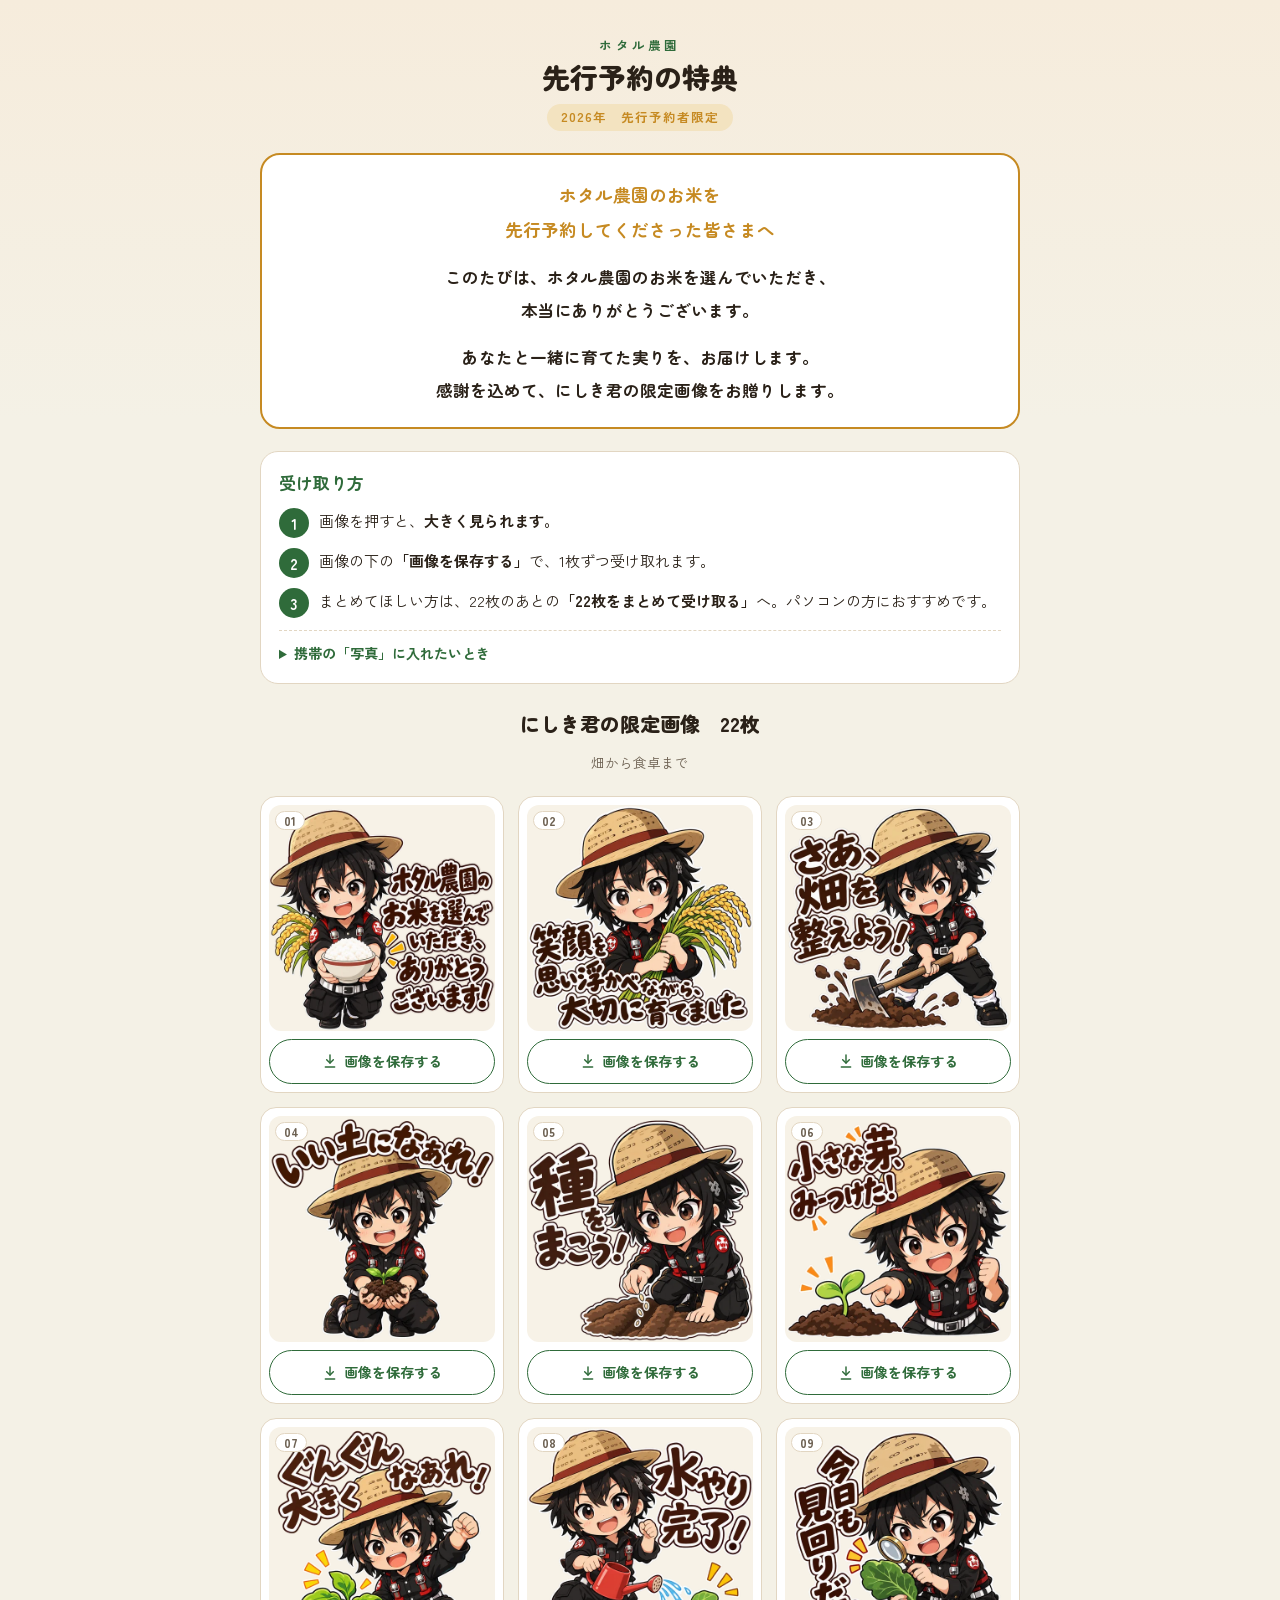
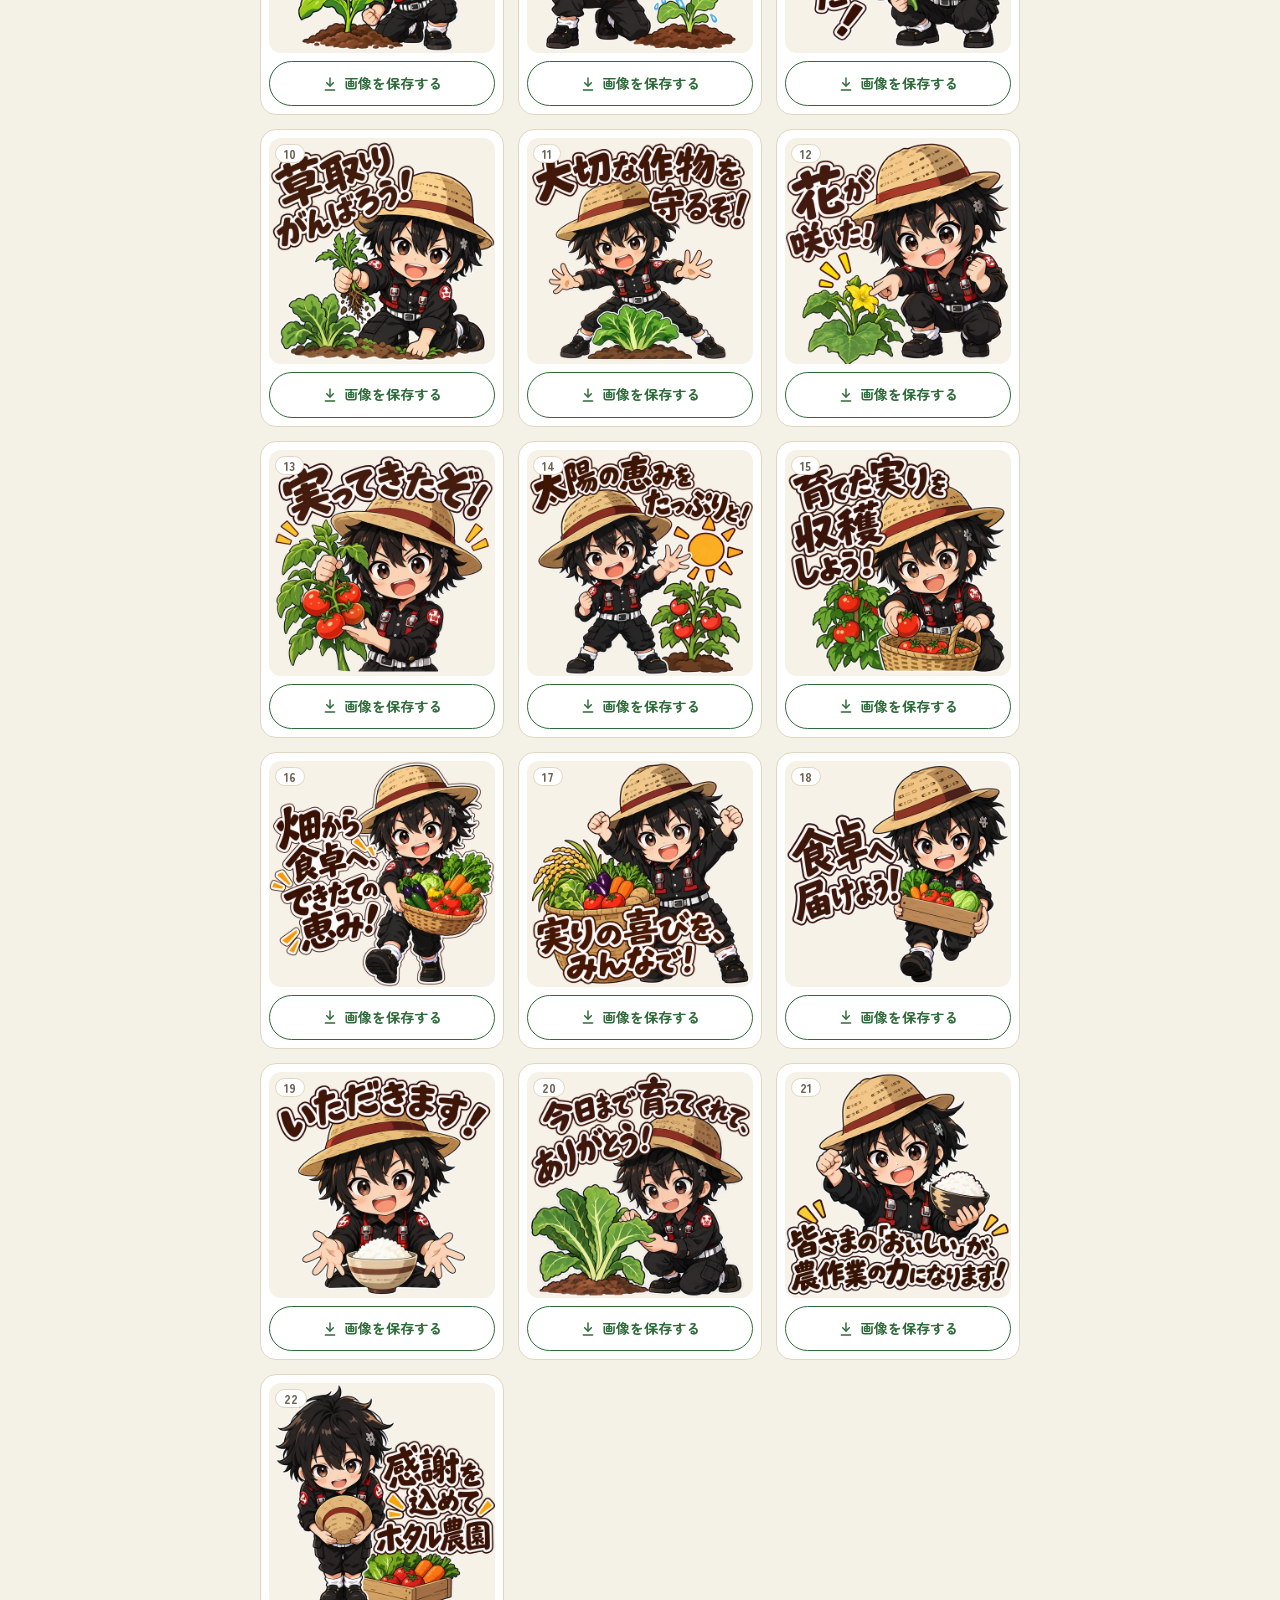
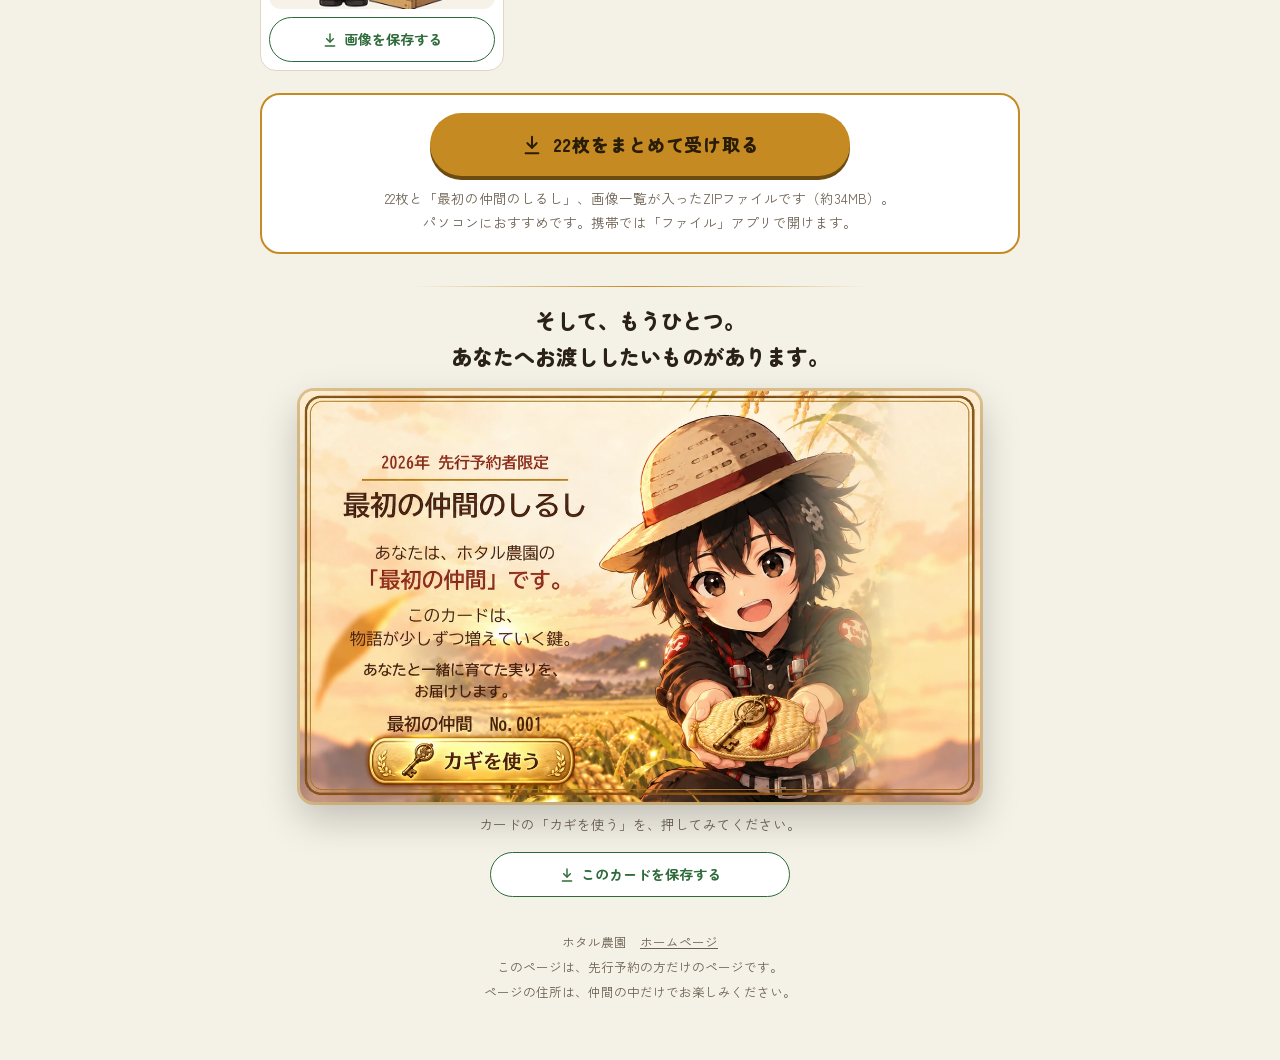
==== r8/2dd31f02a9de/index.html @ 69220945 "先行予約の特典の受け取り部屋を足した にしき君の限定画像22枚（大きく見る・1枚ずつ保存・まとめてZIP）と、 「最初の仲間のしるし No.001」（カギを使う：いまは物語が始まる日までのことば）。 " ====
<!doctype html>
<html lang="ja">
<head>
<meta charset="utf-8">
<meta name="viewport" content="width=device-width, initial-scale=1, viewport-fit=cover">
<meta name="robots" content="noindex, nofollow, noarchive, noimageindex">
<meta name="referrer" content="no-referrer">
<title>先行予約の特典</title>
<link rel="preconnect" href="https://fonts.googleapis.com">
<link rel="preconnect" href="https://fonts.gstatic.com" crossorigin>
<link rel="stylesheet" href="https://fonts.googleapis.com/css2?family=Zen+Maru+Gothic:wght@500;700;900&family=Zen+Kaku+Gothic+New:wght@400;500;700&display=swap">
<style>
  /* layout: 夕暮れの田んぼの色。上から「ことば → 受け取り方 → 22枚 → まとめて → もうひとつ（仲間のしるし）」と一本道で迷わない */
  :root {
    --sky: #f6ecdc;
    --paddy: #f4f1e6;
    --surface: #ffffff;
    --ink: #2a2118;
    --muted: #6d6152;
    --line: #e2d6c2;
    --accent: #2f6b3a;
    --accent-ink: #ffffff;
    --gold: #c68a22;
    --gold-soft: #f3e3c0;
    --gold-ink: #2a1d08;
    --tile: #f7f2e7;
    --scrim: rgba(20, 15, 8, .78);
    --font-display: "Zen Maru Gothic", "Hiragino Maru Gothic ProN", "Yu Gothic", sans-serif;
    --font-body: "Zen Kaku Gothic New", "Hiragino Kaku Gothic ProN", "Yu Gothic", "Meiryo", sans-serif;
  }
  @media (prefers-color-scheme: dark) {
    :root:not([data-theme="light"]) {
      --sky: #1b1712; --paddy: #15120d; --surface: #201b14; --ink: #f1e9dc; --muted: #b5a690;
      --line: #3a3126; --accent: #84c28e; --accent-ink: #0e1a11; --gold: #e3b45a; --gold-soft: #3a2d17;
      --gold-ink: #1d1406; --tile: #2a241b; --scrim: rgba(0, 0, 0, .85); color-scheme: dark;
    }
  }
  :root[data-theme="dark"] {
    --sky: #1b1712; --paddy: #15120d; --surface: #201b14; --ink: #f1e9dc; --muted: #b5a690;
    --line: #3a3126; --accent: #84c28e; --accent-ink: #0e1a11; --gold: #e3b45a; --gold-soft: #3a2d17;
    --gold-ink: #1d1406; --tile: #2a241b; --scrim: rgba(0, 0, 0, .85); color-scheme: dark;
  }

  * { box-sizing: border-box; }
  [hidden] { display: none !important; }
  body {
    background: linear-gradient(180deg, var(--sky) 0, var(--paddy) 420px) var(--paddy);
    color: var(--ink); font-family: var(--font-body); font-size: 16px; line-height: 1.8;
    padding-inline: 16px; padding-block: 26px 48px; -webkit-text-size-adjust: 100%;
  }
  .col { max-width: 760px; margin-inline: auto; display: flex; flex-direction: column; gap: 22px; }

  header { text-align: center; display: flex; flex-direction: column; gap: 2px; }
  .farm { font-size: 12.5px; letter-spacing: .26em; color: var(--accent); font-weight: 700; }
  h1 { margin: 0; font-family: var(--font-display); font-weight: 900; font-size: 28px; line-height: 1.35; text-wrap: balance; }
  .tag { align-self: center; margin-top: 6px; font-size: 12.5px; font-weight: 700; letter-spacing: .08em;
         padding: 2px 14px; border-radius: 999px; background: var(--gold-soft); color: var(--gold); }

  .letter { background: var(--surface); border: 2px solid var(--gold); border-radius: 20px;
            padding: 22px 22px 20px; font-family: var(--font-display); font-weight: 700;
            font-size: 16.5px; line-height: 2; text-align: center; word-break: keep-all; overflow-wrap: anywhere; }
  .letter p { margin: 0 0 14px; }
  .letter p:last-child { margin: 0; }
  .letter .first { font-size: 17.5px; color: var(--gold); }

  .howto { background: var(--surface); border: 1px solid var(--line); border-radius: 18px; padding: 16px 18px; }
  .howto h2 { margin: 0 0 10px; font-family: var(--font-display); font-size: 17px; color: var(--accent); }
  .howto ol { margin: 0; padding: 0; list-style: none; display: flex; flex-direction: column; gap: 10px; }
  .howto li { display: grid; grid-template-columns: 30px 1fr; gap: 10px; align-items: start; font-size: 15px; line-height: 1.7; }
  .howto li b.n { width: 30px; height: 30px; border-radius: 999px; background: var(--accent); color: var(--accent-ink);
                  display: grid; place-items: center; font-family: var(--font-display); font-size: 15px; }
  .howto details { margin-top: 12px; border-top: 1px dashed var(--line); padding-top: 10px; font-size: 14px; }
  .howto summary { cursor: pointer; font-weight: 700; color: var(--accent); }
  .howto details p { margin: 8px 0 0; }

  h2.sec { margin: 0; font-family: var(--font-display); font-weight: 900; font-size: 20px; text-align: center; }
  .sub { margin: -14px 0 0; text-align: center; font-size: 13.5px; color: var(--muted); }

  .grid { display: grid; grid-template-columns: repeat(2, minmax(0, 1fr)); gap: 12px; }
  @media (min-width: 640px) { .grid { grid-template-columns: repeat(3, minmax(0, 1fr)); gap: 14px; } }
  .tile { background: var(--surface); border: 1px solid var(--line); border-radius: 16px; padding: 8px;
          display: flex; flex-direction: column; gap: 8px; min-width: 0; }
  .tile .pic { position: relative; display: block; width: 100%; aspect-ratio: 1; padding: 0; border: 0; cursor: zoom-in;
               border-radius: 12px; overflow: hidden; background: var(--tile); }
  .tile .pic img { width: 100%; height: 100%; object-fit: contain; display: block; }
  .tile .pic .no { position: absolute; top: 6px; left: 6px; font-family: var(--font-display); font-weight: 900; font-size: 12px;
                   padding: 0 8px; border-radius: 999px; background: var(--surface); color: var(--muted); border: 1px solid var(--line); }
  .tile .pic:focus-visible { outline: 3px solid var(--accent); outline-offset: 2px; }
  .save { display: flex; align-items: center; justify-content: center; gap: 4px; width: 100%; white-space: nowrap;
          font-family: var(--font-display); font-weight: 700; font-size: 13.5px; text-decoration: none; cursor: pointer;
          padding: 9px 4px; border-radius: 999px; border: 1.5px solid var(--accent); background: var(--surface); color: var(--accent); }
  @media (min-width: 400px) { .save { font-size: 14px; gap: 6px; } }
  .save:focus-visible { outline: 3px solid var(--ink); outline-offset: 2px; }
  .save svg { width: 16px; height: 16px; flex: none; }

  .zip { background: var(--surface); border: 2px solid var(--gold); border-radius: 20px; padding: 18px;
         display: flex; flex-direction: column; align-items: center; gap: 10px; text-align: center; }
  .zip-btn { display: flex; align-items: center; justify-content: center; gap: 10px; width: 100%; max-width: 420px;
             font-family: var(--font-display); font-weight: 900; font-size: 18px; text-decoration: none; letter-spacing: .04em;
             padding: 15px 18px; border-radius: 999px; background: var(--gold); color: var(--gold-ink);
             box-shadow: 0 4px 0 color-mix(in srgb, var(--gold) 55%, #000); }
  .zip-btn:active { transform: translateY(3px); box-shadow: 0 1px 0 color-mix(in srgb, var(--gold) 55%, #000); }
  .zip-btn svg { width: 22px; height: 22px; }
  .zip p { margin: 0; font-size: 13.5px; color: var(--muted); }

  /* もうひとつ：仲間のしるし */
  .more { display: flex; flex-direction: column; align-items: center; gap: 16px; padding-top: 10px; }
  .more::before { content: ""; width: 60%; height: 1px; background: linear-gradient(90deg, transparent, var(--gold), transparent); }
  .more h2 { margin: 0; text-align: center; font-family: var(--font-display); font-weight: 900; font-size: 21px; line-height: 1.7;
             word-break: keep-all; overflow-wrap: anywhere; }
  .shirushi { position: relative; width: 100%; max-width: 680px; border-radius: 14px; overflow: hidden;
              box-shadow: 0 0 0 3px color-mix(in srgb, var(--gold) 45%, transparent), 0 16px 40px rgba(0,0,0,.22); }
  .shirushi img { width: 100%; height: auto; display: block; }
  .shirushi::after { content: ""; position: absolute; inset: 0; pointer-events: none;
                     background: linear-gradient(105deg, transparent 35%, rgba(255,247,220,.55) 50%, transparent 65%);
                     transform: translateX(-120%); }
  .kagi { position: absolute; left: 10.29%; top: 84.10%; width: 30.01%; height: 11.49%;
          border: 0; padding: 0; background: transparent; cursor: pointer; border-radius: 999px; }
  .kagi:focus-visible { outline: 3px solid #fff; outline-offset: 2px; box-shadow: 0 0 0 6px var(--gold); }
  .kagi-hint { margin: -6px 0 0; font-size: 13.5px; color: var(--muted); text-align: center; }
  .card-save { max-width: 300px; }
  @media (prefers-reduced-motion: no-preference) {
    .kagi { animation: yobu 2.2s ease-in-out infinite; }
    @keyframes yobu { 0%,100% { box-shadow: 0 0 0 0 rgba(255,236,170,0); } 50% { box-shadow: 0 0 0 5px rgba(255,236,170,.75); } }
    .shirushi.hikari::after { animation: sweep 1.6s ease-out .2s both; }
    @keyframes sweep { to { transform: translateX(120%); } }
    .shirushi.hikari { animation: agaru .9s cubic-bezier(.2,.8,.2,1) both; }
    @keyframes agaru { from { transform: translateY(14px) scale(.985); } to { transform: none; } }
  }

  /* 大きく見る */
  .lb { position: fixed; inset: 0; z-index: 60; background: var(--scrim); display: flex; flex-direction: column;
        align-items: center; justify-content: center; gap: 12px;
        padding: calc(env(safe-area-inset-top, 0px) + 14px) 14px calc(env(safe-area-inset-bottom, 0px) + 18px); }
  .lb-top { width: 100%; max-width: 560px; display: flex; align-items: center; justify-content: space-between; color: #fff; }
  .lb-top b { font-family: var(--font-display); font-size: 16px; }
  .lb-x { width: 44px; height: 44px; border-radius: 999px; border: 0; background: rgba(255,255,255,.18); color: #fff; font-size: 22px; cursor: pointer; }
  .lb-pic { position: relative; width: 100%; max-width: 560px; aspect-ratio: 1; border-radius: 16px; background: var(--tile); overflow: hidden; }
  .lb-pic img { width: 100%; height: 100%; object-fit: contain; display: block; -webkit-touch-callout: default; }
  .lb-nav { position: absolute; top: 50%; transform: translateY(-50%); width: 44px; height: 44px; border-radius: 999px; border: 0;
            background: rgba(0,0,0,.45); color: #fff; font-size: 22px; cursor: pointer; }
  .lb-nav.mae { left: 8px; } .lb-nav.tsugi { right: 8px; }
  .lb-x:focus-visible, .lb-nav:focus-visible { outline: 3px solid #fff; outline-offset: 2px; }
  .lb-press { width: 100%; max-width: 560px; margin: 0; text-align: center; font-size: 14px; line-height: 1.6;
              color: var(--gold-ink); background: var(--gold); border-radius: 12px; padding: 8px 12px; font-weight: 700; }
  .lb .save { max-width: 560px; background: transparent; border-color: #fff; color: #fff; padding: 11px; font-size: 15px; }

  /* カギのことば */
  .kdlg { position: fixed; inset: 0; z-index: 70; background: var(--scrim); display: grid; place-items: center; padding: 20px; }
  .kdlg-box { width: 100%; max-width: 420px; background: var(--surface); border: 2px solid var(--gold); border-radius: 22px;
              padding: 24px 22px 20px; text-align: center; display: flex; flex-direction: column; gap: 16px; align-items: center; }
  .kdlg-box svg { width: 54px; height: 54px; color: var(--gold); }
  .kdlg-box p { margin: 0; font-family: var(--font-display); font-weight: 700; font-size: 17px; line-height: 2; }
  .kdlg-box button { font-family: var(--font-display); font-weight: 900; font-size: 16px; padding: 12px 26px; border-radius: 999px;
                     border: 0; background: var(--accent); color: var(--accent-ink); cursor: pointer; }
  .kdlg-box button:focus-visible { outline: 3px solid var(--ink); outline-offset: 3px; }

  footer { text-align: center; font-size: 12.5px; color: var(--muted); line-height: 2; margin-top: 10px; }
  footer a { color: var(--muted); }
</style>
</head>
<body>
<div class="col">
  <header>
    <div class="farm">ホタル農園</div>
    <h1>先行予約の特典</h1>
    <div class="tag">2026年　先行予約者限定</div>
  </header>

  <section class="letter" aria-label="ごあいさつ">
    <p class="first">ホタル農園のお米を<br>先行予約して<wbr>くださった<wbr>皆さまへ</p>
    <p>このたびは、<wbr>ホタル農園の<wbr>お米を<wbr>選んでいただき、<br>本当に<wbr>ありがとう<wbr>ございます。</p>
    <p>あなたと<wbr>一緒に<wbr>育てた実りを、<wbr>お届けします。<br>感謝を込めて、<wbr>にしき君の<wbr>限定画像を<wbr>お贈りします。</p>
  </section>

  <section class="howto" aria-label="受け取り方">
    <h2>受け取り方</h2>
    <ol>
      <li><b class="n">1</b><span>画像を押すと、<b>大きく見られます。</b></span></li>
      <li><b class="n">2</b><span>画像の下の<b>「画像を保存する」</b>で、1枚ずつ受け取れます。</span></li>
      <li><b class="n">3</b><span>まとめてほしい方は、22枚のあとの<b>「22枚をまとめて受け取る」</b>へ。パソコンの方におすすめです。</span></li>
    </ol>
    <details>
      <summary>携帯の「写真」に入れたいとき</summary>
      <p><b>iPhone</b>：画像を大きく見て、<b>画像を長押し</b> →「<b>"写真"に保存</b>」</p>
      <p><b>Android</b>：画像を大きく見て、<b>画像を長押し</b> →「<b>画像をダウンロード</b>」</p>
      <p>LINEのトークやSNSで、気軽にお楽しみください。</p>
    </details>
  </section>

  <h2 class="sec">にしき君の限定画像　22枚</h2>
  <p class="sub">畑から食卓まで</p>
  <div class="grid" id="grid"></div>

  <section class="zip" aria-label="まとめて受け取る">
    <a class="zip-btn" id="zip" href="set.zip" download="ホタル農園_2026先行予約者限定セット.zip">
      <svg viewBox="0 0 24 24" fill="none" stroke="currentColor" stroke-width="2.2" stroke-linecap="round" stroke-linejoin="round" aria-hidden="true"><path d="M12 3v12"/><path d="M7 10l5 5 5-5"/><path d="M5 21h14"/></svg>
      22枚をまとめて受け取る
    </a>
    <p>22枚と「最初の仲間のしるし」、画像一覧が入ったZIPファイルです（約34MB）。<br>パソコンにおすすめです。携帯では「ファイル」アプリで開けます。</p>
  </section>

  <section class="more" id="more" aria-label="もうひとつの贈りもの">
    <h2>そして、もうひとつ。<br>あなたへ<wbr>お渡ししたい<wbr>ものが<wbr>あります。</h2>
    <div class="shirushi" id="shirushi">
      <img src="card.webp" alt="最初の仲間のしるし No.001。あなたは、ホタル農園の「最初の仲間」です。">
      <button class="kagi" id="kagi" type="button" aria-label="カギを使う"></button>
    </div>
    <p class="kagi-hint">カードの「カギを使う」を、押してみてください。</p>
    <a class="save card-save" id="card-save" href="shirushi_no001.png" download="ホタル農園_最初の仲間のしるし_No001.png">
      <svg viewBox="0 0 24 24" fill="none" stroke="currentColor" stroke-width="2.2" stroke-linecap="round" stroke-linejoin="round" aria-hidden="true"><path d="M12 3v12"/><path d="M7 10l5 5 5-5"/><path d="M5 21h14"/></svg>
      このカードを保存する
    </a>
  </section>

  <footer>
    ホタル農園　<a href="https://hotarufarm.github.io/" target="_blank" rel="noopener">ホームページ</a><br>
    このページは、先行予約の方だけのページです。<br>
    ページの住所は、仲間の中だけでお楽しみください。
  </footer>
</div>

<!-- 大きく見る -->
<div class="lb" id="lb" hidden role="dialog" aria-modal="true" aria-label="画像を大きく見る">
  <div class="lb-top"><b id="lb-no">1 / 22</b><button class="lb-x" id="lb-x" type="button" aria-label="とじる">×</button></div>
  <div class="lb-pic">
    <img id="lb-img" alt="">
    <button class="lb-nav mae" id="lb-mae" type="button" aria-label="前の画像">‹</button>
    <button class="lb-nav tsugi" id="lb-tsugi" type="button" aria-label="次の画像">›</button>
  </div>
  <p class="lb-press" id="lb-press" hidden>この画像を<b>長押し</b>して「"写真"に保存」を選んでください</p>
  <a class="save" id="lb-save" href="#" download>この画像を保存する</a>
</div>

<!-- カギのことば -->
<div class="kdlg" id="kdlg" hidden role="dialog" aria-modal="true" aria-labelledby="kdlg-t">
  <div class="kdlg-box">
    <svg viewBox="0 0 24 24" fill="none" stroke="currentColor" stroke-width="1.8" stroke-linecap="round" stroke-linejoin="round" aria-hidden="true"><circle cx="7.5" cy="12" r="4"/><path d="M11.5 12H21"/><path d="M17 12v3"/><path d="M20 12v2"/></svg>
    <p id="kdlg-t">鍵は、まだ静かに眠っています。<br>物語が始まる日まで、<br>大切に持っていてね。</p>
    <button type="button" id="kdlg-ok">大切に持っておく</button>
  </div>
</div>

<script>
  // ── 設定 ──
  const MAISU = 22;
  // ホタル農園ゲームができたら、URカード交換の画面の住所をここに入れる。空のあいだは、ことばを出す。
  // 「仲間のしるし」は、使っても消えない永久の鍵。URカードと交換したあとも、ずっと持ったまま。
  const GAME_URL = "";
  // 保存のしかた。"download"＝ふつうに保存。"press"＝大きく見せて長押しを案内（保存ができない場所での確認用）
  const SAVE_MODE = "download";

  const $ = (id) => document.getElementById(id);
  const no = (i) => String(i).padStart(2, "0");
  const isIOS = /iP(hone|ad|od)/.test(navigator.userAgent) || (navigator.platform === "MacIntel" && navigator.maxTouchPoints > 1);
  const ICON = '<svg viewBox="0 0 24 24" fill="none" stroke="currentColor" stroke-width="2.2" stroke-linecap="round" stroke-linejoin="round" aria-hidden="true"><path d="M12 3v12"/><path d="M7 10l5 5 5-5"/><path d="M5 21h14"/></svg>';

  // ── 22枚をならべる ──
  const grid = $("grid");
  for (let i = 1; i <= MAISU; i++) {
    const t = document.createElement("div");
    t.className = "tile";
    t.innerHTML =
      '<button class="pic" type="button" data-i="' + i + '" aria-label="' + i + '枚目を大きく見る">' +
        '<img src="t/' + no(i) + '.webp" alt="にしき君の限定画像 ' + i + '枚目" loading="' + (i <= 6 ? "eager" : "lazy") + '">' +
        '<span class="no">' + no(i) + '</span></button>' +
      '<a class="save" data-save="' + i + '" href="o/' + no(i) + '.png" download="ホタル農園_にしき君_' + no(i) + '.png">' + ICON + '画像を保存する</a>';
    grid.append(t);
  }

  // ── 大きく見る ──
  let ima = 1, opener = null;
  function miseru(i, press) {
    ima = ((i - 1 + MAISU) % MAISU) + 1;
    $("lb-img").src = "l/" + no(ima) + ".webp";
    $("lb-img").alt = "にしき君の限定画像 " + ima + "枚目";
    $("lb-no").textContent = ima + " / " + MAISU;
    $("lb-save").href = "o/" + no(ima) + ".png";
    $("lb-save").setAttribute("download", "ホタル農園_にしき君_" + no(ima) + ".png");
    $("lb-press").hidden = !press;
  }
  function hiraku(i, press) {
    opener = document.activeElement;
    miseru(i, press);
    $("lb").hidden = false;
    document.body.style.overflow = "hidden";
    $("lb-x").focus();
  }
  function tojiru() {
    $("lb").hidden = true;
    document.body.style.overflow = "";
    if (opener && opener.focus) opener.focus();
  }
  // 長押しで保存してもらうほうがよいとき（iPhone、または保存できない場所）
  const nagaoshi = () => SAVE_MODE === "press" || isIOS;

  grid.addEventListener("click", (e) => {
    const pic = e.target.closest(".pic");
    if (pic) { hiraku(Number(pic.dataset.i), false); return; }
    const sv = e.target.closest("[data-save]");
    if (sv && nagaoshi()) { e.preventDefault(); hiraku(Number(sv.dataset.save), true); }
  });
  $("lb-save").addEventListener("click", (e) => { if (nagaoshi()) { e.preventDefault(); $("lb-press").hidden = false; } });
  $("lb-x").addEventListener("click", tojiru);
  $("lb-mae").addEventListener("click", () => miseru(ima - 1, !$("lb-press").hidden));
  $("lb-tsugi").addEventListener("click", () => miseru(ima + 1, !$("lb-press").hidden));
  $("lb").addEventListener("click", (e) => { if (e.target === $("lb")) tojiru(); });
  let sx = null;
  $("lb-img").addEventListener("touchstart", (e) => { sx = e.touches[0].clientX; }, { passive: true });
  $("lb-img").addEventListener("touchend", (e) => {
    if (sx === null) return;
    const dx = e.changedTouches[0].clientX - sx; sx = null;
    if (Math.abs(dx) > 50) miseru(ima + (dx < 0 ? 1 : -1), !$("lb-press").hidden);
  });

  // ── まとめて／カードの保存（保存できない場所では案内） ──
  if (SAVE_MODE === "press") {
    $("zip").addEventListener("click", (e) => { e.preventDefault(); alertBox("ZIPは、ホームページに出したあとで受け取れます。"); });
    $("card-save").addEventListener("click", (e) => { e.preventDefault(); alertBox("カードは、ホームページに出したあとで保存できます。"); });
  }

  // ── カギを使う ──
  let kOpener = null;
  function kagiNoKotoba() {
    kOpener = document.activeElement;
    $("kdlg").hidden = false;
    document.body.style.overflow = "hidden";
    $("kdlg-ok").focus();
  }
  function kagiTojiru() {
    $("kdlg").hidden = true;
    document.body.style.overflow = "";
    if (kOpener && kOpener.focus) kOpener.focus();
  }
  function alertBox(t) { $("kdlg-t").textContent = t; kagiNoKotoba(); }
  const KOTOBA0 = $("kdlg-t").innerHTML;
  $("kagi").addEventListener("click", () => {
    if (GAME_URL) { location.href = GAME_URL; return; }   // 鍵は使っても消えない
    $("kdlg-t").innerHTML = KOTOBA0;
    kagiNoKotoba();
  });
  $("kdlg-ok").addEventListener("click", kagiTojiru);
  $("kdlg").addEventListener("click", (e) => { if (e.target === $("kdlg")) kagiTojiru(); });

  document.addEventListener("keydown", (e) => {
    if (!$("kdlg").hidden && e.key === "Escape") { kagiTojiru(); return; }
    if ($("lb").hidden) return;
    if (e.key === "Escape") tojiru();
    if (e.key === "ArrowLeft") miseru(ima - 1, !$("lb-press").hidden);
    if (e.key === "ArrowRight") miseru(ima + 1, !$("lb-press").hidden);
  });

  // ── もうひとつ：仲間のしるしが見えたら、光がすっと通る ──
  if ("IntersectionObserver" in window) {
    const io = new IntersectionObserver((ents) => {
      ents.forEach((en) => { if (en.isIntersecting) { $("shirushi").classList.add("hikari"); io.disconnect(); } });
    }, { threshold: 0.45 });
    io.observe($("shirushi"));
  }
</script>
</body>
</html>
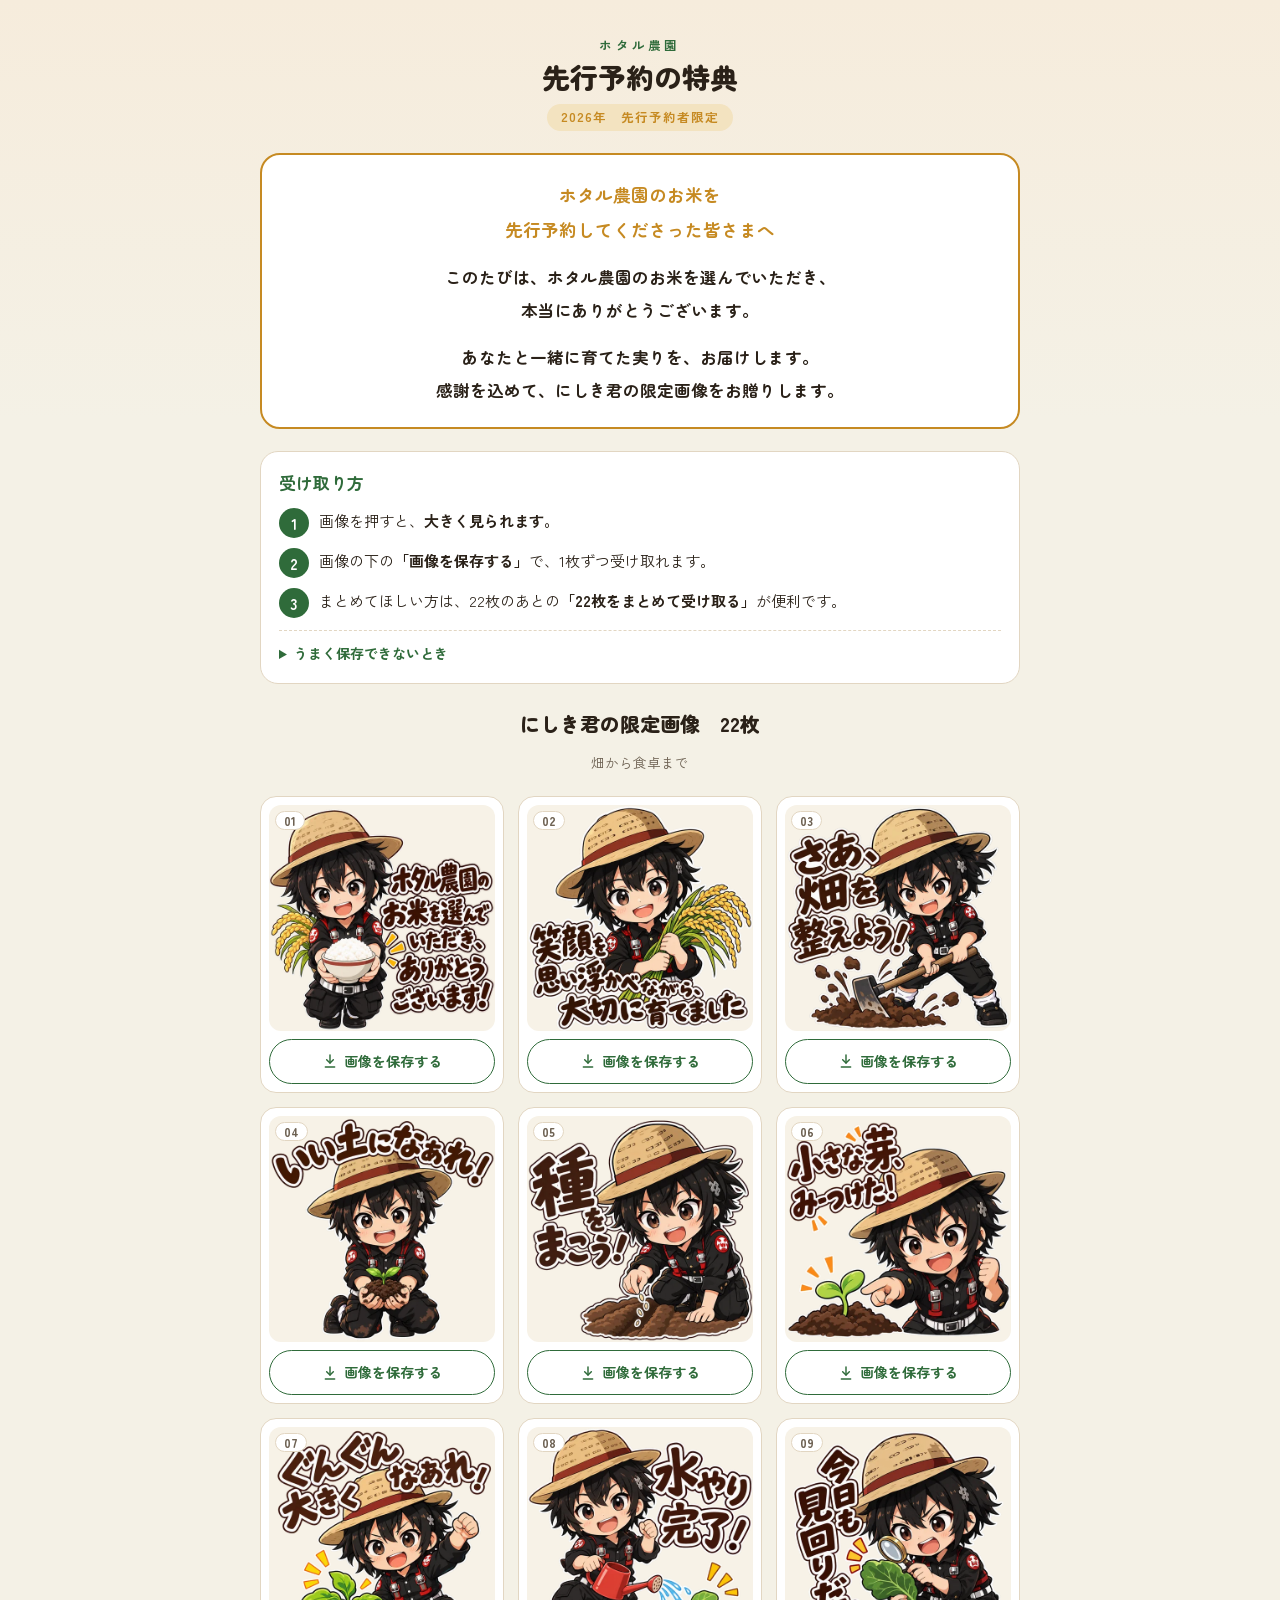
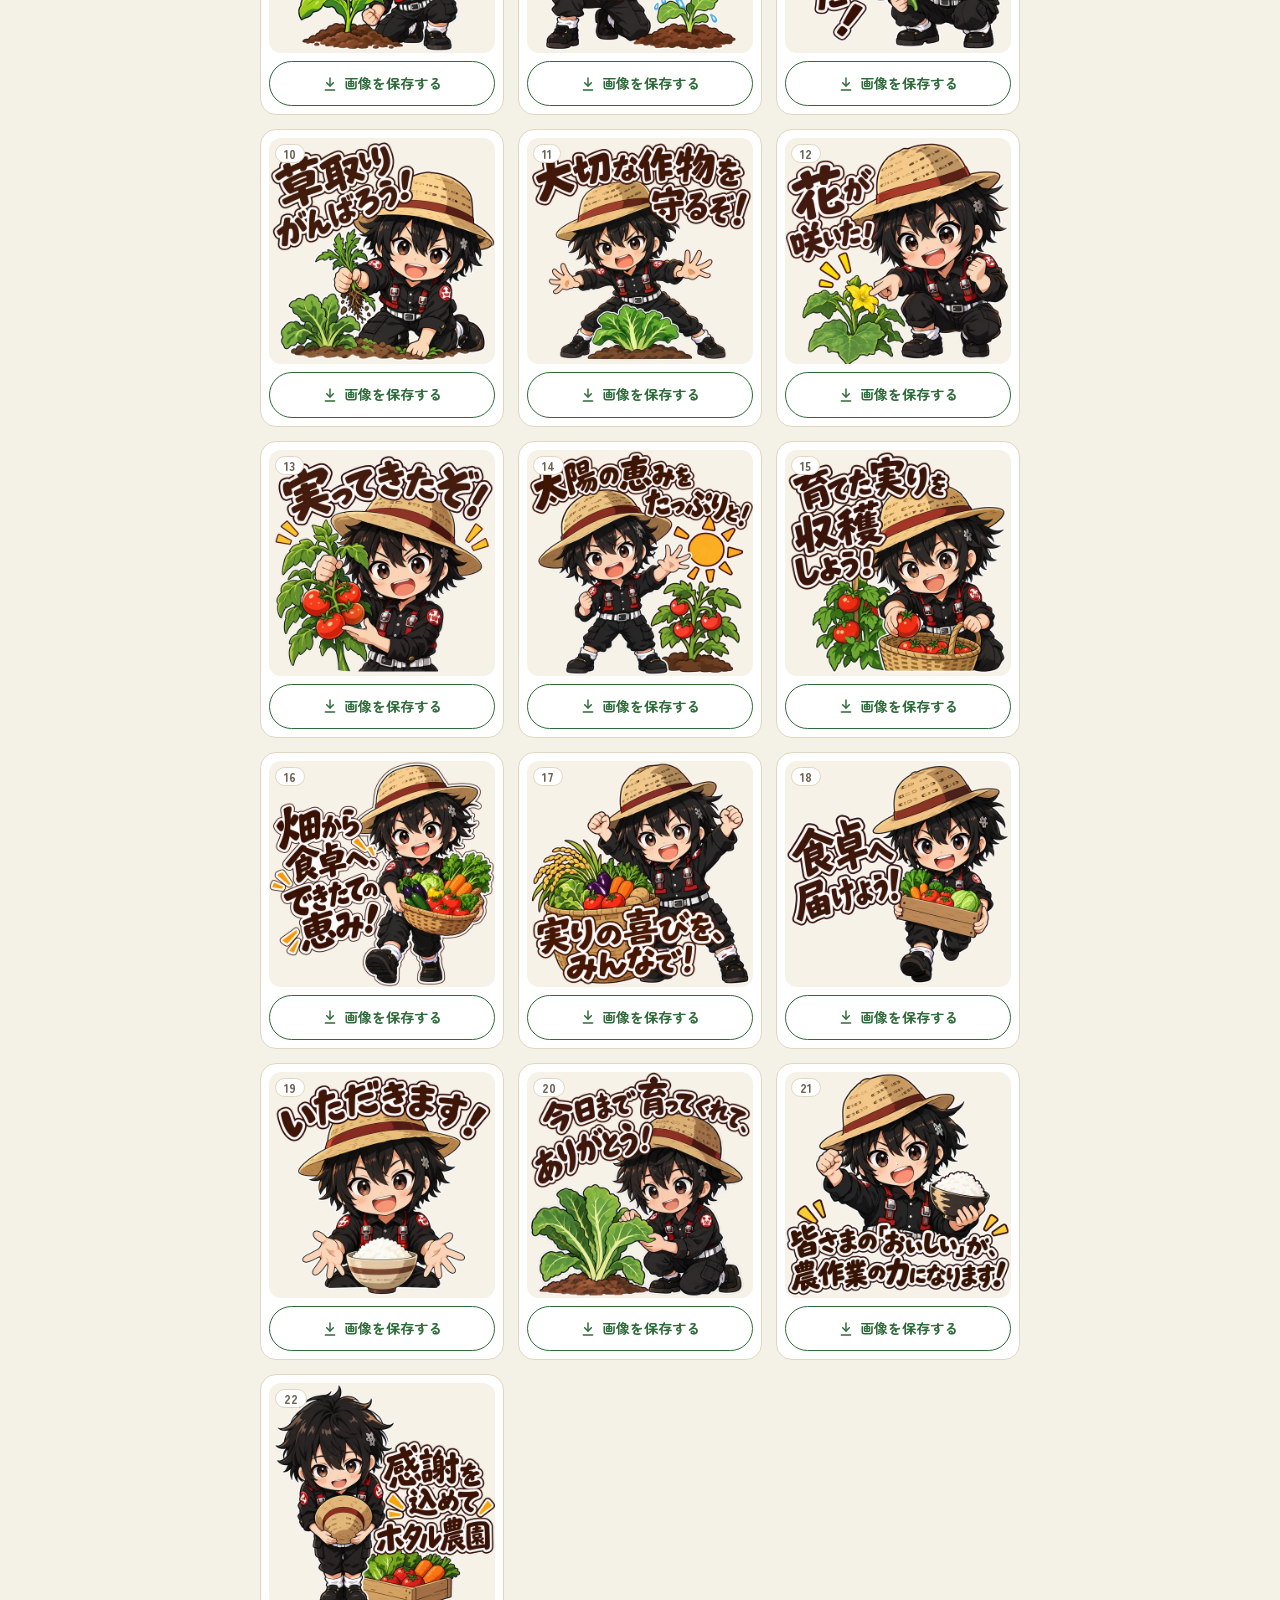
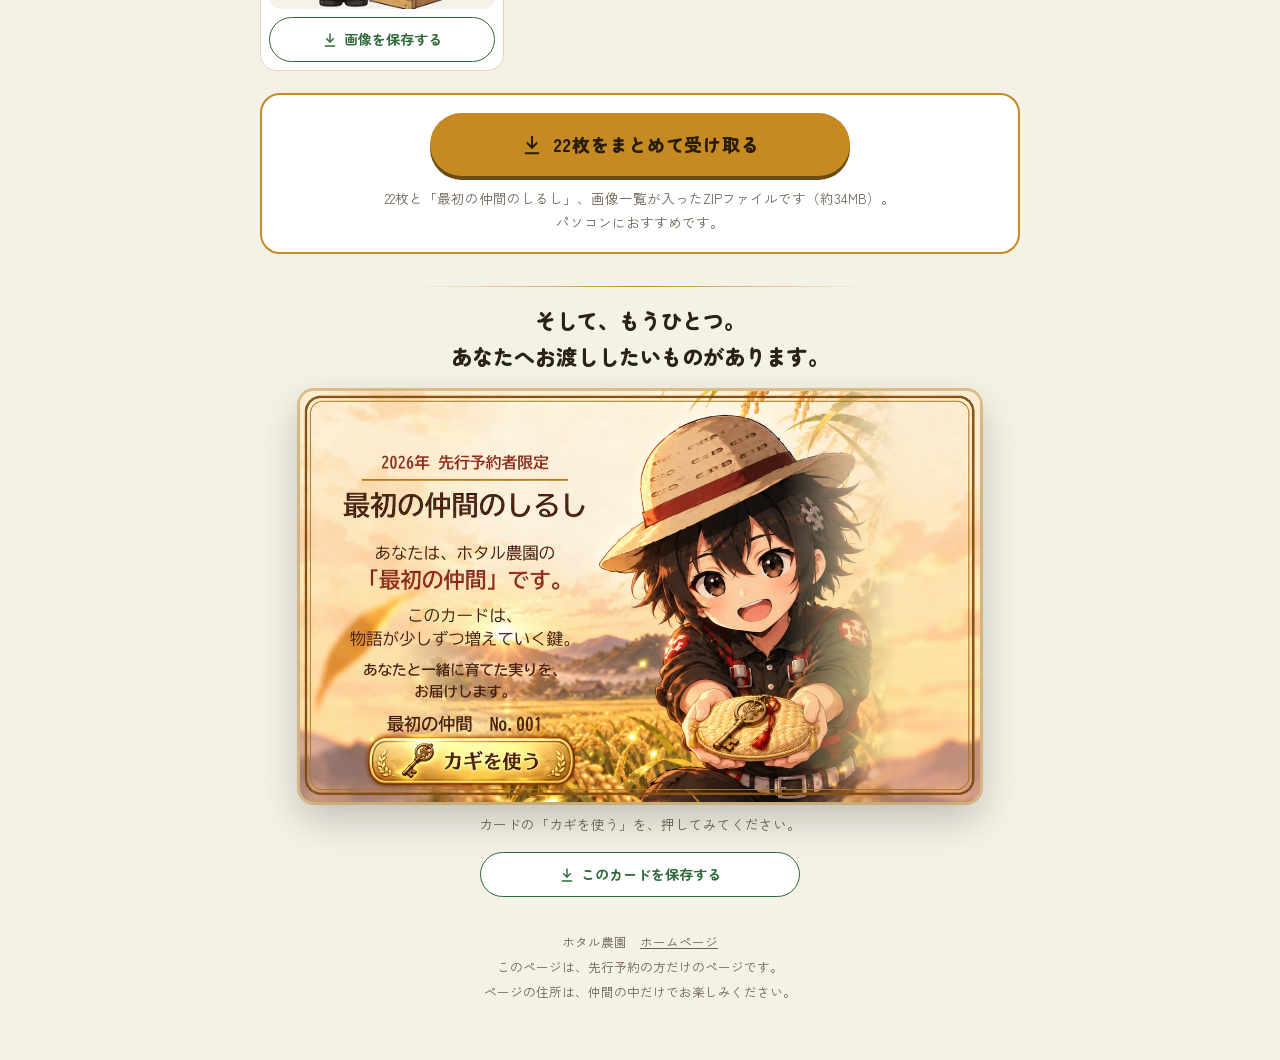
==== commit 228b763e: "特典の部屋：携帯は「写真に保存する」に。iPhoneは共有メニューから写真アプリへ、22枚まとめても一度で Co-Authored-By: Claude Opus 5.5 <noreply@anthr" ====
--- a/r8/2dd31f02a9de/index.html
+++ b/r8/2dd31f02a9de/index.html
@@ -118,7 +118,14 @@
           border: 0; padding: 0; background: transparent; cursor: pointer; border-radius: 999px; }
   .kagi:focus-visible { outline: 3px solid #fff; outline-offset: 2px; box-shadow: 0 0 0 6px var(--gold); }
   .kagi-hint { margin: -6px 0 0; font-size: 13.5px; color: var(--muted); text-align: center; }
-  .card-save { max-width: 300px; }
+  .card-save { max-width: 320px; }
+  .save.busy { opacity: .6; pointer-events: none; }
+  .lb-tip { width: 100%; max-width: 560px; margin: 0; text-align: center; font-size: 13.5px; color: #fff; line-height: 1.6; }
+  .zip .sub2 { font-size: 13px; color: var(--muted); }
+  .zip .sub2 a { color: var(--accent); font-weight: 700; }
+  .all-msg { margin: 0; font-size: 14px; font-weight: 700; color: var(--accent); }
+  .zip-btn.busy { opacity: .7; pointer-events: none; }
+  button.zip-btn { border: 0; cursor: pointer; }
   @media (prefers-reduced-motion: no-preference) {
     .kagi { animation: yobu 2.2s ease-in-out infinite; }
     @keyframes yobu { 0%,100% { box-shadow: 0 0 0 0 rgba(255,236,170,0); } 50% { box-shadow: 0 0 0 5px rgba(255,236,170,.75); } }
@@ -175,15 +182,21 @@
 
   <section class="howto" aria-label="受け取り方">
     <h2>受け取り方</h2>
-    <ol>
+    <ol id="howto-keitai">
+      <li><b class="n">1</b><span>好きな画像を<b>押す</b>（大きくなります）</span></li>
+      <li><b class="n">2</b><span><b>「写真に保存する」</b>を押す</span></li>
+      <li><b class="n">3</b><span id="howto-3">出てきたメニューで<b>「画像を保存」</b>を押す。<br>写真アプリに入ります。</span></li>
+    </ol>
+    <ol id="howto-pc" hidden>
       <li><b class="n">1</b><span>画像を押すと、<b>大きく見られます。</b></span></li>
       <li><b class="n">2</b><span>画像の下の<b>「画像を保存する」</b>で、1枚ずつ受け取れます。</span></li>
-      <li><b class="n">3</b><span>まとめてほしい方は、22枚のあとの<b>「22枚をまとめて受け取る」</b>へ。パソコンの方におすすめです。</span></li>
+      <li><b class="n">3</b><span>まとめてほしい方は、22枚のあとの<b>「22枚をまとめて受け取る」</b>が便利です。</span></li>
     </ol>
+    <p id="howto-all" style="margin:12px 0 0;font-size:14px">22枚ぜんぶほしい方は、22枚のあとの<b>「22枚まとめて写真に保存する」</b>で一度に入ります。</p>
     <details>
-      <summary>携帯の「写真」に入れたいとき</summary>
-      <p><b>iPhone</b>：画像を大きく見て、<b>画像を長押し</b> →「<b>"写真"に保存</b>」</p>
-      <p><b>Android</b>：画像を大きく見て、<b>画像を長押し</b> →「<b>画像をダウンロード</b>」</p>
+      <summary>うまく保存できないとき</summary>
+      <p>画像を大きく見て、<b>画像を長押し</b>してください。</p>
+      <p><b>iPhone</b>：「<b>"写真"に保存</b>」　<b>Android</b>：「<b>画像をダウンロード</b>」</p>
       <p>LINEのトークやSNSで、気軽にお楽しみください。</p>
     </details>
   </section>
@@ -193,11 +206,18 @@
   <div class="grid" id="grid"></div>
 
   <section class="zip" aria-label="まとめて受け取る">
+    <button class="zip-btn" id="all" type="button" hidden>
+      <svg viewBox="0 0 24 24" fill="none" stroke="currentColor" stroke-width="2.2" stroke-linecap="round" stroke-linejoin="round" aria-hidden="true"><path d="M12 3v12"/><path d="M7 10l5 5 5-5"/><path d="M5 21h14"/></svg>
+      <span id="all-t">22枚まとめて写真に保存する</span>
+    </button>
+    <p class="all-msg" id="all-msg" hidden></p>
+    <p id="all-note" hidden>22枚で約31MBあります。Wi-Fiのときがおすすめです。</p>
     <a class="zip-btn" id="zip" href="set.zip" download="ホタル農園_2026先行予約者限定セット.zip">
       <svg viewBox="0 0 24 24" fill="none" stroke="currentColor" stroke-width="2.2" stroke-linecap="round" stroke-linejoin="round" aria-hidden="true"><path d="M12 3v12"/><path d="M7 10l5 5 5-5"/><path d="M5 21h14"/></svg>
       22枚をまとめて受け取る
     </a>
-    <p>22枚と「最初の仲間のしるし」、画像一覧が入ったZIPファイルです（約34MB）。<br>パソコンにおすすめです。携帯では「ファイル」アプリで開けます。</p>
+    <p id="zip-note">22枚と「最初の仲間のしるし」、画像一覧が入ったZIPファイルです（約34MB）。<br>パソコンにおすすめです。</p>
+    <p class="sub2" id="zip-sub" hidden>パソコンの方は、<a href="set.zip" download="ホタル農園_2026先行予約者限定セット.zip">ZIPファイル（約34MB）</a>でもまとめて受け取れます。</p>
   </section>
 
   <section class="more" id="more" aria-label="もうひとつの贈りもの">
@@ -230,6 +250,7 @@
   </div>
   <p class="lb-press" id="lb-press" hidden>この画像を<b>長押し</b>して「"写真"に保存」を選んでください</p>
   <a class="save" id="lb-save" href="#" download>この画像を保存する</a>
+  <p class="lb-tip" id="lb-tip" hidden></p>
 </div>
 
 <!-- カギのことば -->
@@ -247,13 +268,46 @@
   // ホタル農園ゲームができたら、URカード交換の画面の住所をここに入れる。空のあいだは、ことばを出す。
   // 「仲間のしるし」は、使っても消えない永久の鍵。URカードと交換したあとも、ずっと持ったまま。
   const GAME_URL = "";
-  // 保存のしかた。"download"＝ふつうに保存。"press"＝大きく見せて長押しを案内（保存ができない場所での確認用）
+  // "download"＝ふつうに保存。"press"＝保存ができない場所（お試しページ）
   const SAVE_MODE = "download";
 
   const $ = (id) => document.getElementById(id);
   const no = (i) => String(i).padStart(2, "0");
-  const isIOS = /iP(hone|ad|od)/.test(navigator.userAgent) || (navigator.platform === "MacIntel" && navigator.maxTouchPoints > 1);
+  const ua = navigator.userAgent;
+  const isIOS = /iP(hone|ad|od)/.test(ua) || (navigator.platform === "MacIntel" && navigator.maxTouchPoints > 1);
+  const isAndroid = /Android/i.test(ua);
+  const KEITAI = isIOS || isAndroid;
+  const OTAMESHI = SAVE_MODE === "press";
+  // iPhone：共有メニューに画像を渡すと「画像を保存」で写真アプリに入る
+  const SHARE = !OTAMESHI && isIOS && (() => {
+    try { const f = new File([new Blob(["x"], { type: "image/png" })], "t.png", { type: "image/png" });
+          return !!(navigator.canShare && navigator.canShare({ files: [f] })); } catch (e) { return false; }
+  })();
+  const LABEL = KEITAI || OTAMESHI ? "写真に保存する" : "画像を保存する";
   const ICON = '<svg viewBox="0 0 24 24" fill="none" stroke="currentColor" stroke-width="2.2" stroke-linecap="round" stroke-linejoin="round" aria-hidden="true"><path d="M12 3v12"/><path d="M7 10l5 5 5-5"/><path d="M5 21h14"/></svg>';
+  const fname = (i) => "ホタル農園_にしき君_" + no(i) + ".png";
+  const OTAMESHI_KOTOBA = "このお試しページでは保存できません。ホームページに出したあとは、携帯で「写真に保存する」を押すと、写真アプリに入ります。";
+
+  // ── 受け取り方を、携帯とパソコンで切りかえ ──
+  const keitaiView = KEITAI || OTAMESHI;
+  $("howto-keitai").hidden = !keitaiView;
+  $("howto-pc").hidden = keitaiView;
+  $("howto-all").hidden = !keitaiView;
+  if (isAndroid) $("howto-3").innerHTML = "そのまま保存されます。<br>写真（ギャラリー）アプリの<b>「ダウンロード」</b>に入ります。";
+
+  // ── 元の画像を先に読み込んでおく（iPhoneの共有メニューに渡すため） ──
+  const cache = new Map();
+  function yoi(path, name) {
+    if (cache.has(path)) return cache.get(path);
+    const pr = fetch(path).then((r) => { if (!r.ok) throw new Error("x"); return r.blob(); })
+                          .then((b) => new File([b], name, { type: b.type || "image/png" }));
+    pr.catch(() => cache.delete(path));
+    cache.set(path, pr);
+    return pr;
+  }
+  function watasu(files) {   // iPhoneの共有メニューを出す
+    return navigator.share({ files: files });
+  }
 
   // ── 22枚をならべる ──
   const grid = $("grid");
@@ -264,24 +318,45 @@
       '<button class="pic" type="button" data-i="' + i + '" aria-label="' + i + '枚目を大きく見る">' +
         '<img src="t/' + no(i) + '.webp" alt="にしき君の限定画像 ' + i + '枚目" loading="' + (i <= 6 ? "eager" : "lazy") + '">' +
         '<span class="no">' + no(i) + '</span></button>' +
-      '<a class="save" data-save="' + i + '" href="o/' + no(i) + '.png" download="ホタル農園_にしき君_' + no(i) + '.png">' + ICON + '画像を保存する</a>';
+      '<a class="save" data-save="' + i + '" href="o/' + no(i) + '.png" download="' + fname(i) + '">' + ICON + LABEL + '</a>';
     grid.append(t);
   }
 
   // ── 大きく見る ──
-  let ima = 1, opener = null;
-  function miseru(i, press) {
+  let ima = 1, opener = null, imaFile = null;
+  function saveJotai(text, busy) {
+    const b = $("lb-save");
+    b.innerHTML = ICON + text;
+    b.classList.toggle("busy", busy);
+    b.setAttribute("aria-disabled", busy ? "true" : "false");
+  }
+  function miseru(i) {
     ima = ((i - 1 + MAISU) % MAISU) + 1;
     $("lb-img").src = "l/" + no(ima) + ".webp";
     $("lb-img").alt = "にしき君の限定画像 " + ima + "枚目";
     $("lb-no").textContent = ima + " / " + MAISU;
     $("lb-save").href = "o/" + no(ima) + ".png";
-    $("lb-save").setAttribute("download", "ホタル農園_にしき君_" + no(ima) + ".png");
-    $("lb-press").hidden = !press;
-  }
-  function hiraku(i, press) {
+    $("lb-save").setAttribute("download", fname(ima));
+    $("lb-press").hidden = true;
+    const tip = $("lb-tip");
+    if (SHARE) {
+      imaFile = null;
+      const me = ima;
+      saveJotai("じゅんび中…", true);
+      tip.textContent = "「写真に保存する」を押して、出てきたメニューで「画像を保存」を押してください。";
+      tip.hidden = false;
+      yoi("o/" + no(me) + ".png", fname(me))
+        .then((f) => { if (ima === me) { imaFile = f; saveJotai(LABEL, false); } })
+        .catch(() => { if (ima === me) saveJotai(LABEL, false); });
+    } else {
+      saveJotai(LABEL, false);
+      tip.hidden = !isAndroid;
+      if (isAndroid) tip.textContent = "保存した画像は、写真（ギャラリー）アプリの「ダウンロード」に入ります。";
+    }
+  }
+  function hiraku(i) {
     opener = document.activeElement;
-    miseru(i, press);
+    miseru(i);
     $("lb").hidden = false;
     document.body.style.overflow = "hidden";
     $("lb-x").focus();
@@ -291,36 +366,110 @@
     document.body.style.overflow = "";
     if (opener && opener.focus) opener.focus();
   }
-  // 長押しで保存してもらうほうがよいとき（iPhone、または保存できない場所）
-  const nagaoshi = () => SAVE_MODE === "press" || isIOS;
 
   grid.addEventListener("click", (e) => {
     const pic = e.target.closest(".pic");
-    if (pic) { hiraku(Number(pic.dataset.i), false); return; }
+    if (pic) { hiraku(Number(pic.dataset.i)); return; }
     const sv = e.target.closest("[data-save]");
-    if (sv && nagaoshi()) { e.preventDefault(); hiraku(Number(sv.dataset.save), true); }
-  });
-  $("lb-save").addEventListener("click", (e) => { if (nagaoshi()) { e.preventDefault(); $("lb-press").hidden = false; } });
+    // iPhone・お試しでは、まず大きく見せて、そこで保存してもらう
+    if (sv && (SHARE || isIOS || OTAMESHI)) { e.preventDefault(); hiraku(Number(sv.dataset.save)); }
+  });
+
+  $("lb-save").addEventListener("click", (e) => {
+    if (OTAMESHI) { e.preventDefault(); kotobaBox(OTAMESHI_KOTOBA); return; }
+    if (SHARE) {
+      e.preventDefault();
+      if (!imaFile) return;
+      watasu([imaFile]).catch((err) => { if (!err || err.name !== "AbortError") $("lb-press").hidden = false; });
+      return;
+    }
+    if (isIOS) { e.preventDefault(); $("lb-press").hidden = false; }   // 共有メニューが使えないiPhoneは長押し
+  });
   $("lb-x").addEventListener("click", tojiru);
-  $("lb-mae").addEventListener("click", () => miseru(ima - 1, !$("lb-press").hidden));
-  $("lb-tsugi").addEventListener("click", () => miseru(ima + 1, !$("lb-press").hidden));
+  $("lb-mae").addEventListener("click", () => miseru(ima - 1));
+  $("lb-tsugi").addEventListener("click", () => miseru(ima + 1));
   $("lb").addEventListener("click", (e) => { if (e.target === $("lb")) tojiru(); });
   let sx = null;
   $("lb-img").addEventListener("touchstart", (e) => { sx = e.touches[0].clientX; }, { passive: true });
   $("lb-img").addEventListener("touchend", (e) => {
     if (sx === null) return;
     const dx = e.changedTouches[0].clientX - sx; sx = null;
-    if (Math.abs(dx) > 50) miseru(ima + (dx < 0 ? 1 : -1), !$("lb-press").hidden);
-  });
-
-  // ── まとめて／カードの保存（保存できない場所では案内） ──
-  if (SAVE_MODE === "press") {
-    $("zip").addEventListener("click", (e) => { e.preventDefault(); alertBox("ZIPは、ホームページに出したあとで受け取れます。"); });
-    $("card-save").addEventListener("click", (e) => { e.preventDefault(); alertBox("カードは、ホームページに出したあとで保存できます。"); });
-  }
+    if (Math.abs(dx) > 50) miseru(ima + (dx < 0 ? 1 : -1));
+  });
+
+  // ── 22枚まとめて ──
+  if (SHARE || isAndroid || OTAMESHI) {
+    $("all").hidden = false;
+    $("all-note").hidden = false;
+    $("zip").hidden = true;
+    $("zip-note").hidden = true;
+    $("zip-sub").hidden = false;
+  }
+  let allFiles = null, allBusy = false;
+  const allMsg = (t) => { $("all-msg").textContent = t; $("all-msg").hidden = !t; };
+  $("all").addEventListener("click", async () => {
+    if (OTAMESHI) { kotobaBox(OTAMESHI_KOTOBA); return; }
+    if (allBusy) return;
+    if (SHARE) {
+      if (allFiles) {   // 用意ができていたら、共有メニューへ
+        watasu(allFiles)
+          .then(() => allMsg("写真アプリを開いてみてください。22枚入っています。"))
+          .catch((err) => { if (!err || err.name !== "AbortError") allMsg("うまくいかないときは、1枚ずつ保存してください。"); });
+        return;
+      }
+      allBusy = true;
+      $("all").classList.add("busy");
+      let done = 0;
+      allMsg("じゅんび中… 0 / 22");
+      try {
+        const list = [];
+        for (let i = 1; i <= MAISU; i++) {
+          list.push(await yoi("o/" + no(i) + ".png", fname(i)));
+          done++; allMsg("じゅんび中… " + done + " / 22");
+        }
+        allFiles = list;
+        $("all-t").textContent = "22枚を写真に保存する";
+        allMsg("じゅんびができました。もう一度押して、出てきたメニューで「" + MAISU + "枚の画像を保存」を押してください。");
+      } catch (err) {
+        allMsg("読み込みがとちゅうで止まりました。電波のよいところで、もう一度押してください。");
+      }
+      $("all").classList.remove("busy");
+      allBusy = false;
+      return;
+    }
+    if (isAndroid) {   // Androidは1枚ずつ続けて保存
+      allBusy = true;
+      $("all").classList.add("busy");
+      allMsg("保存をはじめます。「複数のファイルのダウンロード」をたずねられたら「許可」を押してください。");
+      for (let i = 1; i <= MAISU; i++) {
+        const a = document.createElement("a");
+        a.href = "o/" + no(i) + ".png"; a.download = fname(i);
+        document.body.append(a); a.click(); a.remove();
+        await new Promise((r) => setTimeout(r, 450));
+      }
+      allMsg("22枚の保存が終わりました。写真（ギャラリー）アプリの「ダウンロード」を見てみてください。");
+      $("all").classList.remove("busy");
+      allBusy = false;
+    }
+  });
+  if (OTAMESHI) $("zip").addEventListener("click", (e) => { e.preventDefault(); kotobaBox(OTAMESHI_KOTOBA); });
+
+  // ── 仲間のしるしの保存 ──
+  $("card-save").innerHTML = ICON + (KEITAI || OTAMESHI ? "このカードを写真に保存する" : "このカードを保存する");
+  let cardFile = null;
+  $("card-save").addEventListener("click", (e) => {
+    if (OTAMESHI) { e.preventDefault(); kotobaBox(OTAMESHI_KOTOBA); return; }
+    if (SHARE) {
+      e.preventDefault();
+      const go = (f) => watasu([f]).catch(() => {});
+      if (cardFile) go(cardFile);
+      else yoi("shirushi_no001.png", "ホタル農園_最初の仲間のしるし_No001.png").then((f) => { cardFile = f; kotobaBox("じゅんびができました。もう一度「このカードを写真に保存する」を押してください。"); });
+    }
+  });
 
   // ── カギを使う ──
   let kOpener = null;
+  const KOTOBA0 = $("kdlg-t").innerHTML;
   function kagiNoKotoba() {
     kOpener = document.activeElement;
     $("kdlg").hidden = false;
@@ -329,14 +478,14 @@
   }
   function kagiTojiru() {
     $("kdlg").hidden = true;
-    document.body.style.overflow = "";
+    document.body.style.overflow = $("lb").hidden ? "" : "hidden";
     if (kOpener && kOpener.focus) kOpener.focus();
   }
-  function alertBox(t) { $("kdlg-t").textContent = t; kagiNoKotoba(); }
-  const KOTOBA0 = $("kdlg-t").innerHTML;
+  function kotobaBox(t) { $("kdlg-t").textContent = t; $("kdlg-ok").textContent = "わかった"; kagiNoKotoba(); }
   $("kagi").addEventListener("click", () => {
     if (GAME_URL) { location.href = GAME_URL; return; }   // 鍵は使っても消えない
     $("kdlg-t").innerHTML = KOTOBA0;
+    $("kdlg-ok").textContent = "大切に持っておく";
     kagiNoKotoba();
   });
   $("kdlg-ok").addEventListener("click", kagiTojiru);
@@ -346,14 +495,19 @@
     if (!$("kdlg").hidden && e.key === "Escape") { kagiTojiru(); return; }
     if ($("lb").hidden) return;
     if (e.key === "Escape") tojiru();
-    if (e.key === "ArrowLeft") miseru(ima - 1, !$("lb-press").hidden);
-    if (e.key === "ArrowRight") miseru(ima + 1, !$("lb-press").hidden);
-  });
-
-  // ── もうひとつ：仲間のしるしが見えたら、光がすっと通る ──
+    if (e.key === "ArrowLeft") miseru(ima - 1);
+    if (e.key === "ArrowRight") miseru(ima + 1);
+  });
+
+  // ── 仲間のしるしが見えたら、光がすっと通る。iPhoneでは保存の用意もしておく ──
   if ("IntersectionObserver" in window) {
     const io = new IntersectionObserver((ents) => {
-      ents.forEach((en) => { if (en.isIntersecting) { $("shirushi").classList.add("hikari"); io.disconnect(); } });
+      ents.forEach((en) => {
+        if (!en.isIntersecting) return;
+        $("shirushi").classList.add("hikari");
+        if (SHARE && !cardFile) yoi("shirushi_no001.png", "ホタル農園_最初の仲間のしるし_No001.png").then((f) => { cardFile = f; }).catch(() => {});
+        io.disconnect();
+      });
     }, { threshold: 0.45 });
     io.observe($("shirushi"));
   }
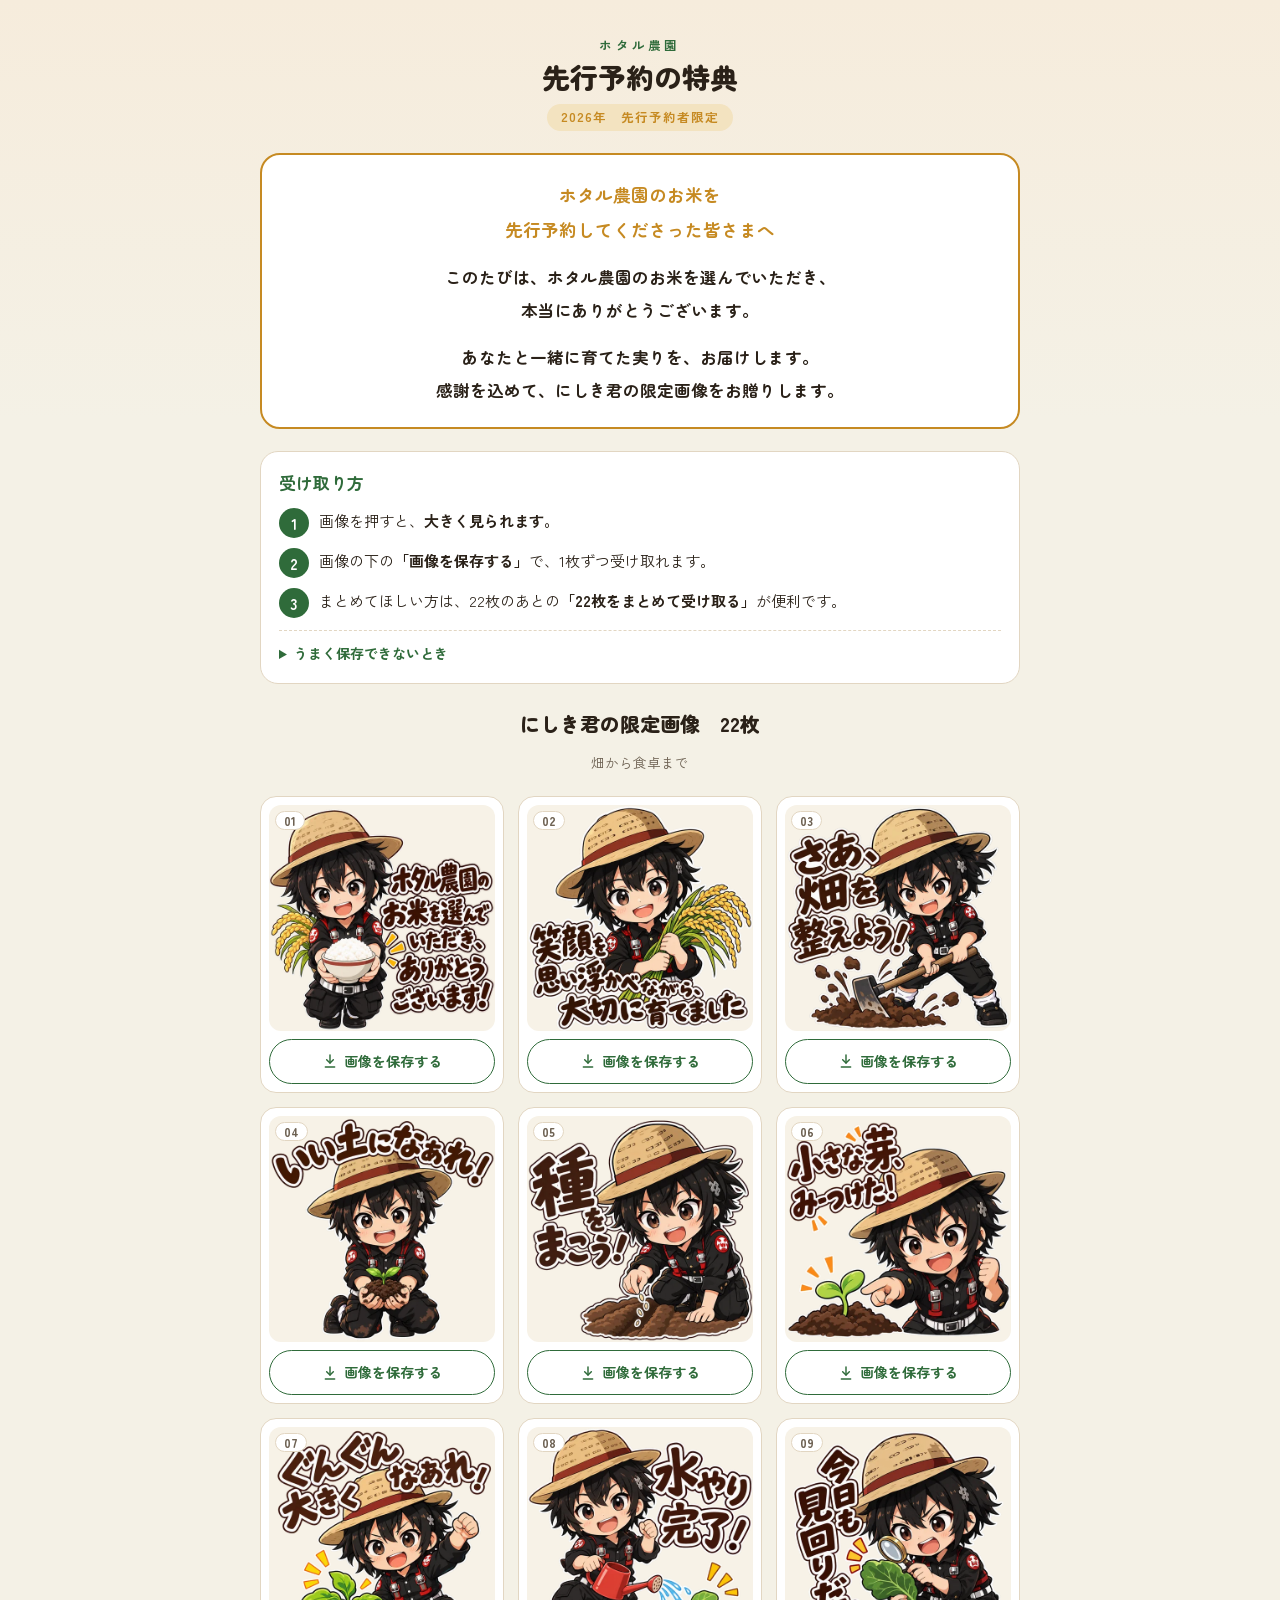
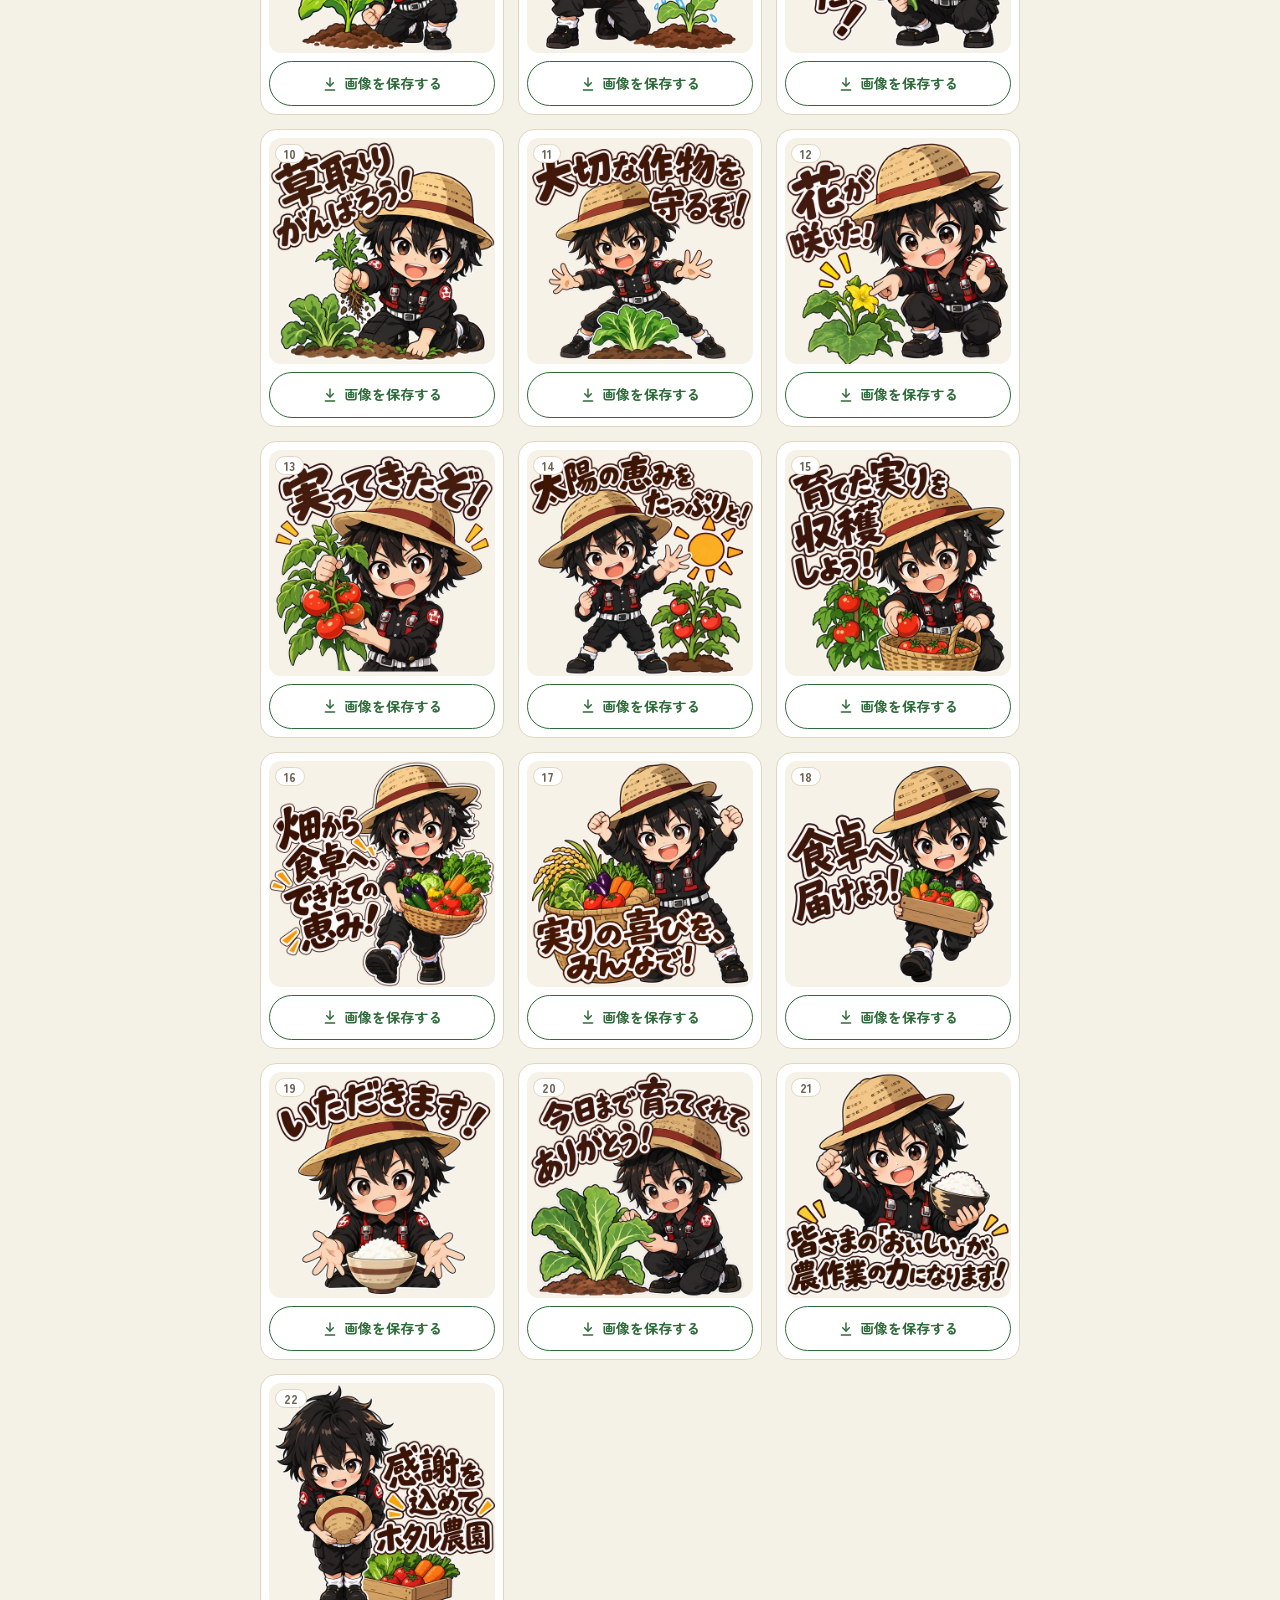
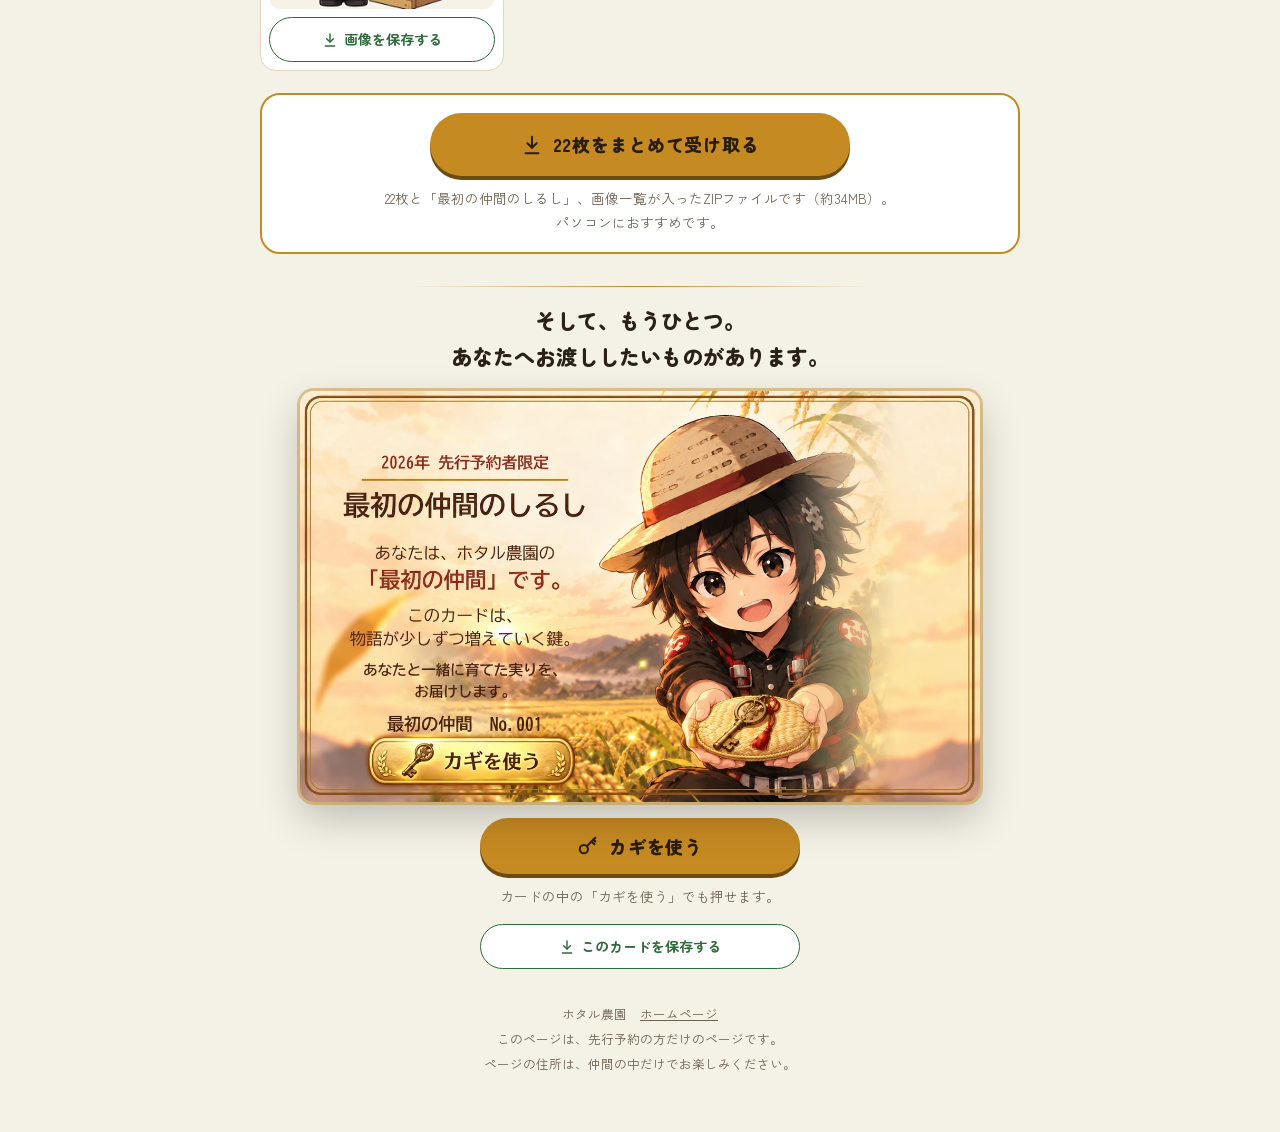
==== commit 135999b1: "特典の部屋：携帯でカギが押しにくかったので、カードの下に大きな「カギを使う」ボタン。カードの中のカギも押せる範囲を広げた Co-Authored-By: Claude Opus 5.5 <norepl" ====
--- a/r8/2dd31f02a9de/index.html
+++ b/r8/2dd31f02a9de/index.html
@@ -116,7 +116,9 @@
                      transform: translateX(-120%); }
   .kagi { position: absolute; left: 10.29%; top: 84.10%; width: 30.01%; height: 11.49%;
           border: 0; padding: 0; background: transparent; cursor: pointer; border-radius: 999px; }
+  .kagi::before { content: ""; position: absolute; inset: -12px -10px; }   /* 指で押しやすいよう、押せる範囲を広げる */
   .kagi:focus-visible { outline: 3px solid #fff; outline-offset: 2px; box-shadow: 0 0 0 6px var(--gold); }
+  .kagi-btn { max-width: 320px; }
   .kagi-hint { margin: -6px 0 0; font-size: 13.5px; color: var(--muted); text-align: center; }
   .card-save { max-width: 320px; }
   .save.busy { opacity: .6; pointer-events: none; }
@@ -212,12 +214,12 @@
     </button>
     <p class="all-msg" id="all-msg" hidden></p>
     <p id="all-note" hidden>22枚で約31MBあります。Wi-Fiのときがおすすめです。</p>
-    <a class="zip-btn" id="zip" href="set.zip" download="ホタル農園_2026先行予約者限定セット.zip">
+    <a class="zip-btn" id="zip" href="set-k.zip" download="ホタル農園_2026先行予約者限定セット.zip">
       <svg viewBox="0 0 24 24" fill="none" stroke="currentColor" stroke-width="2.2" stroke-linecap="round" stroke-linejoin="round" aria-hidden="true"><path d="M12 3v12"/><path d="M7 10l5 5 5-5"/><path d="M5 21h14"/></svg>
       22枚をまとめて受け取る
     </a>
     <p id="zip-note">22枚と「最初の仲間のしるし」、画像一覧が入ったZIPファイルです（約34MB）。<br>パソコンにおすすめです。</p>
-    <p class="sub2" id="zip-sub" hidden>パソコンの方は、<a href="set.zip" download="ホタル農園_2026先行予約者限定セット.zip">ZIPファイル（約34MB）</a>でもまとめて受け取れます。</p>
+    <p class="sub2" id="zip-sub" hidden>パソコンの方は、<a href="set-k.zip" download="ホタル農園_2026先行予約者限定セット.zip">ZIPファイル（約34MB）</a>でもまとめて受け取れます。</p>
   </section>
 
   <section class="more" id="more" aria-label="もうひとつの贈りもの">
@@ -226,8 +228,9 @@
       <img src="card.webp" alt="最初の仲間のしるし No.001。あなたは、ホタル農園の「最初の仲間」です。">
       <button class="kagi" id="kagi" type="button" aria-label="カギを使う"></button>
     </div>
-    <p class="kagi-hint">カードの「カギを使う」を、押してみてください。</p>
-    <a class="save card-save" id="card-save" href="shirushi_no001.png" download="ホタル農園_最初の仲間のしるし_No001.png">
+    <button class="zip-btn kagi-btn" id="kagi2" type="button"><svg viewBox="0 0 24 24" fill="none" stroke="currentColor" stroke-width="2.2" stroke-linecap="round" stroke-linejoin="round" aria-hidden="true"><circle cx="7.5" cy="15.5" r="4.5"/><path d="M10.7 12.3 20 3"/><path d="M16 7l3 3"/><path d="M18 5l2 2"/></svg>カギを使う</button>
+    <p class="kagi-hint">カードの中の「カギを使う」でも押せます。</p>
+    <a class="save card-save" id="card-save" href="shirushi_kagi_no001.png" download="ホタル農園_最初の仲間のしるし_No001.png">
       <svg viewBox="0 0 24 24" fill="none" stroke="currentColor" stroke-width="2.2" stroke-linecap="round" stroke-linejoin="round" aria-hidden="true"><path d="M12 3v12"/><path d="M7 10l5 5 5-5"/><path d="M5 21h14"/></svg>
       このカードを保存する
     </a>
@@ -463,7 +466,7 @@
       e.preventDefault();
       const go = (f) => watasu([f]).catch(() => {});
       if (cardFile) go(cardFile);
-      else yoi("shirushi_no001.png", "ホタル農園_最初の仲間のしるし_No001.png").then((f) => { cardFile = f; kotobaBox("じゅんびができました。もう一度「このカードを写真に保存する」を押してください。"); });
+      else yoi("shirushi_kagi_no001.png", "ホタル農園_最初の仲間のしるし_No001.png").then((f) => { cardFile = f; kotobaBox("じゅんびができました。もう一度「このカードを写真に保存する」を押してください。"); });
     }
   });
 
@@ -482,12 +485,14 @@
     if (kOpener && kOpener.focus) kOpener.focus();
   }
   function kotobaBox(t) { $("kdlg-t").textContent = t; $("kdlg-ok").textContent = "わかった"; kagiNoKotoba(); }
-  $("kagi").addEventListener("click", () => {
+  const kagiWoTsukau = () => {
     if (GAME_URL) { location.href = GAME_URL; return; }   // 鍵は使っても消えない
     $("kdlg-t").innerHTML = KOTOBA0;
     $("kdlg-ok").textContent = "大切に持っておく";
     kagiNoKotoba();
-  });
+  };
+  $("kagi").addEventListener("click", kagiWoTsukau);
+  $("kagi2").addEventListener("click", kagiWoTsukau);
   $("kdlg-ok").addEventListener("click", kagiTojiru);
   $("kdlg").addEventListener("click", (e) => { if (e.target === $("kdlg")) kagiTojiru(); });
 
@@ -505,7 +510,7 @@
       ents.forEach((en) => {
         if (!en.isIntersecting) return;
         $("shirushi").classList.add("hikari");
-        if (SHARE && !cardFile) yoi("shirushi_no001.png", "ホタル農園_最初の仲間のしるし_No001.png").then((f) => { cardFile = f; }).catch(() => {});
+        if (SHARE && !cardFile) yoi("shirushi_kagi_no001.png", "ホタル農園_最初の仲間のしるし_No001.png").then((f) => { cardFile = f; }).catch(() => {});
         io.disconnect();
       });
     }, { threshold: 0.45 });
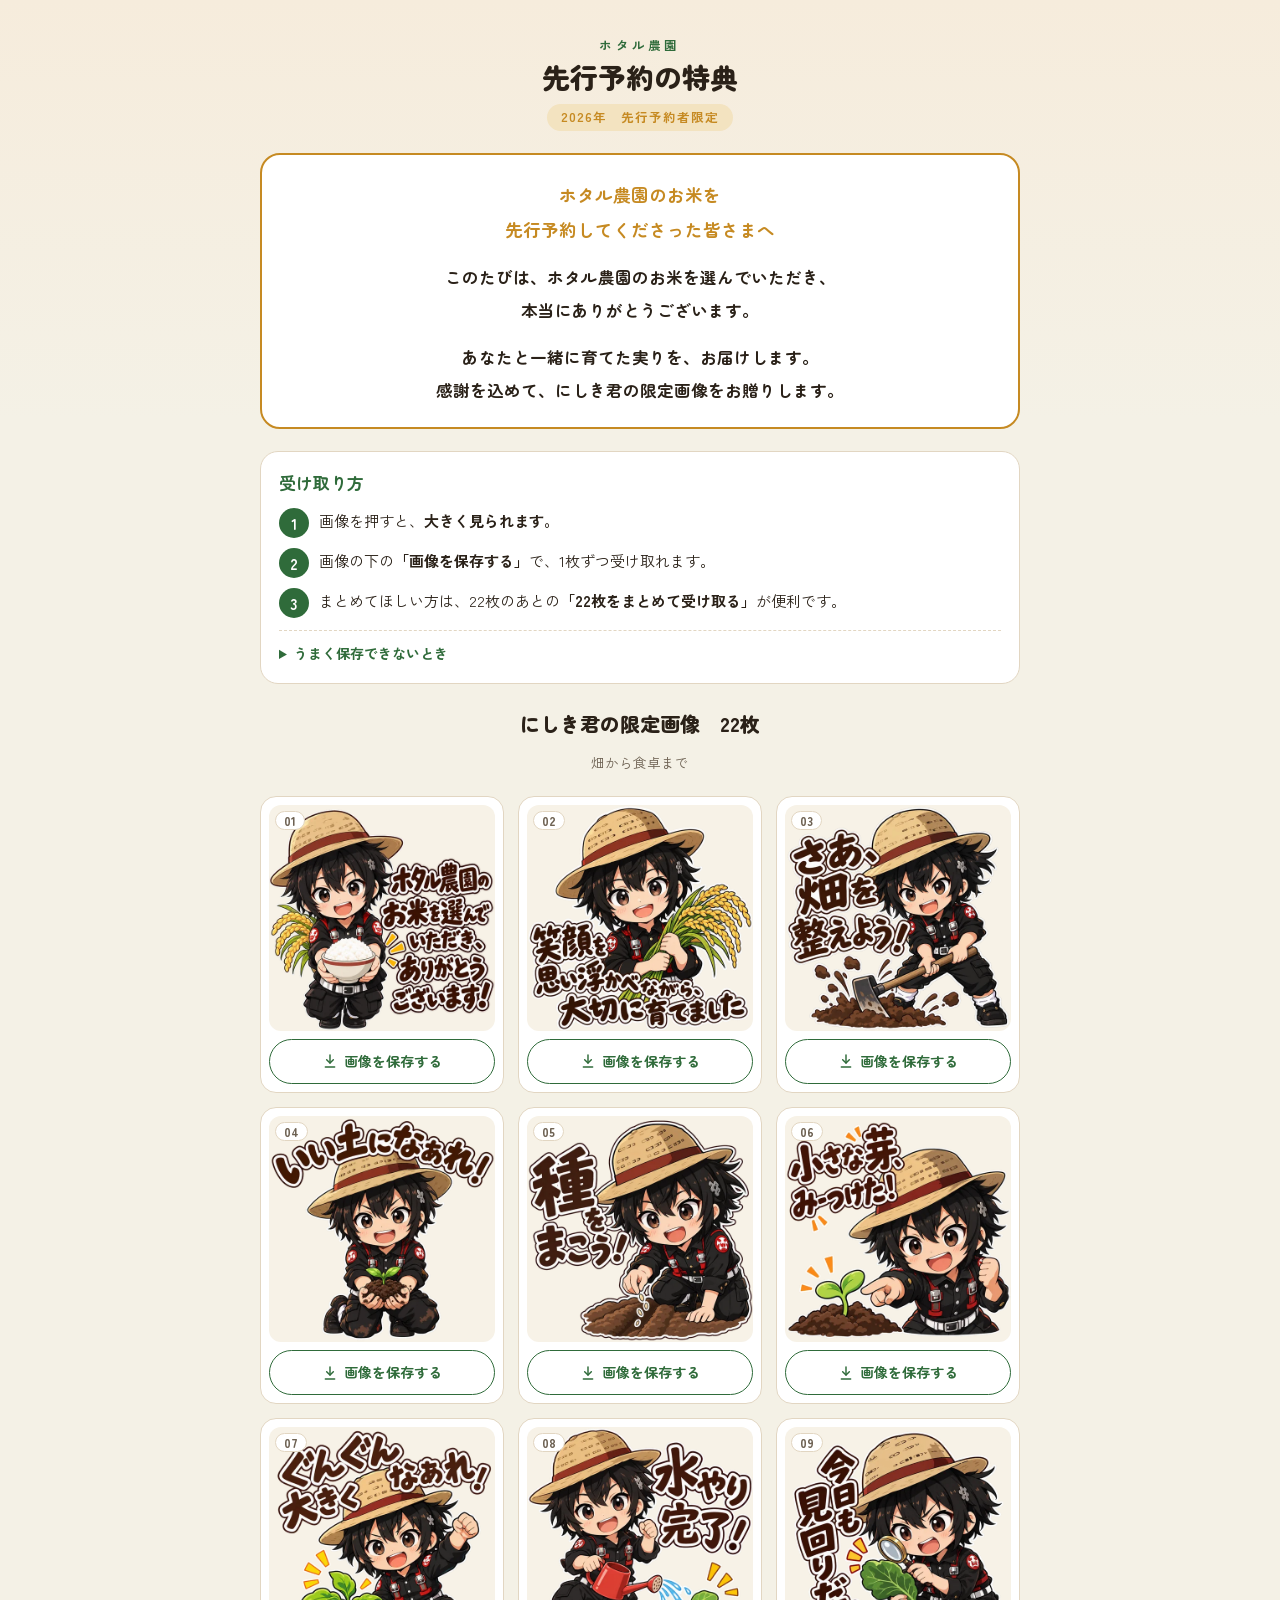
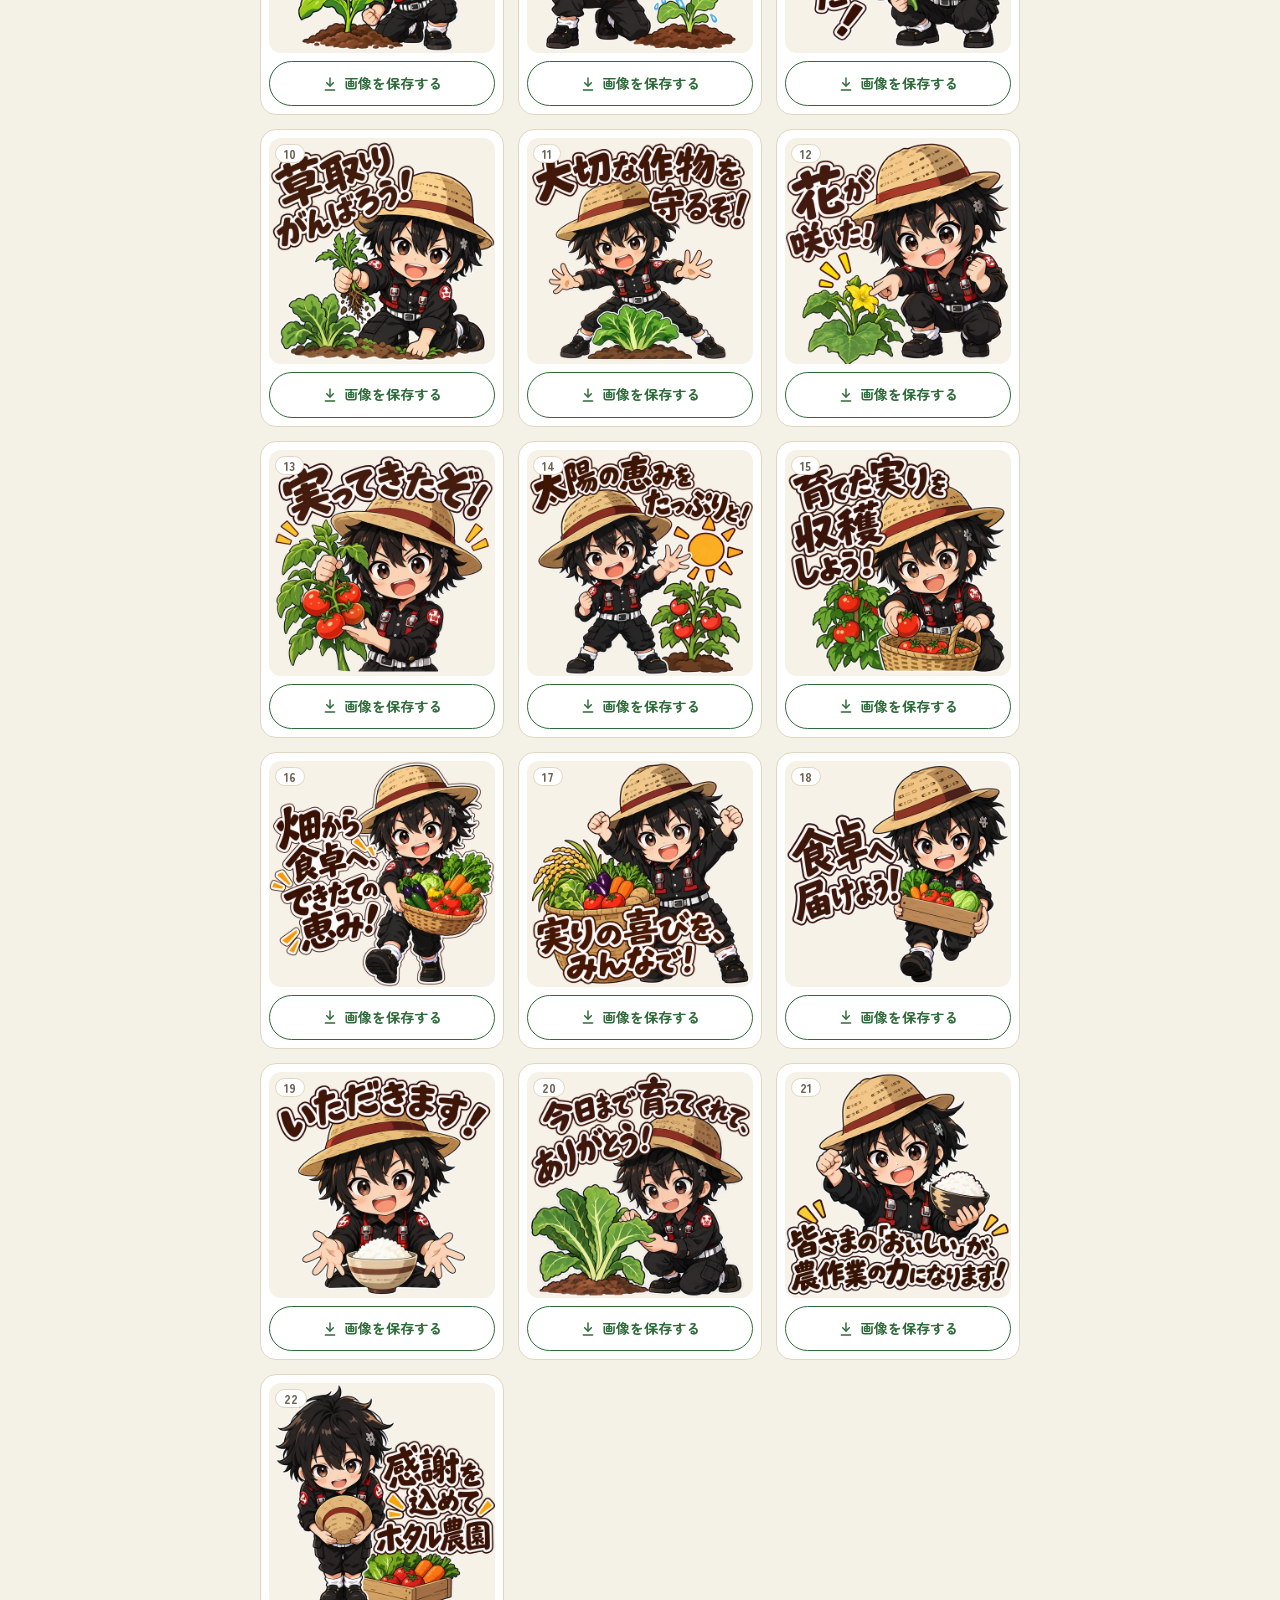
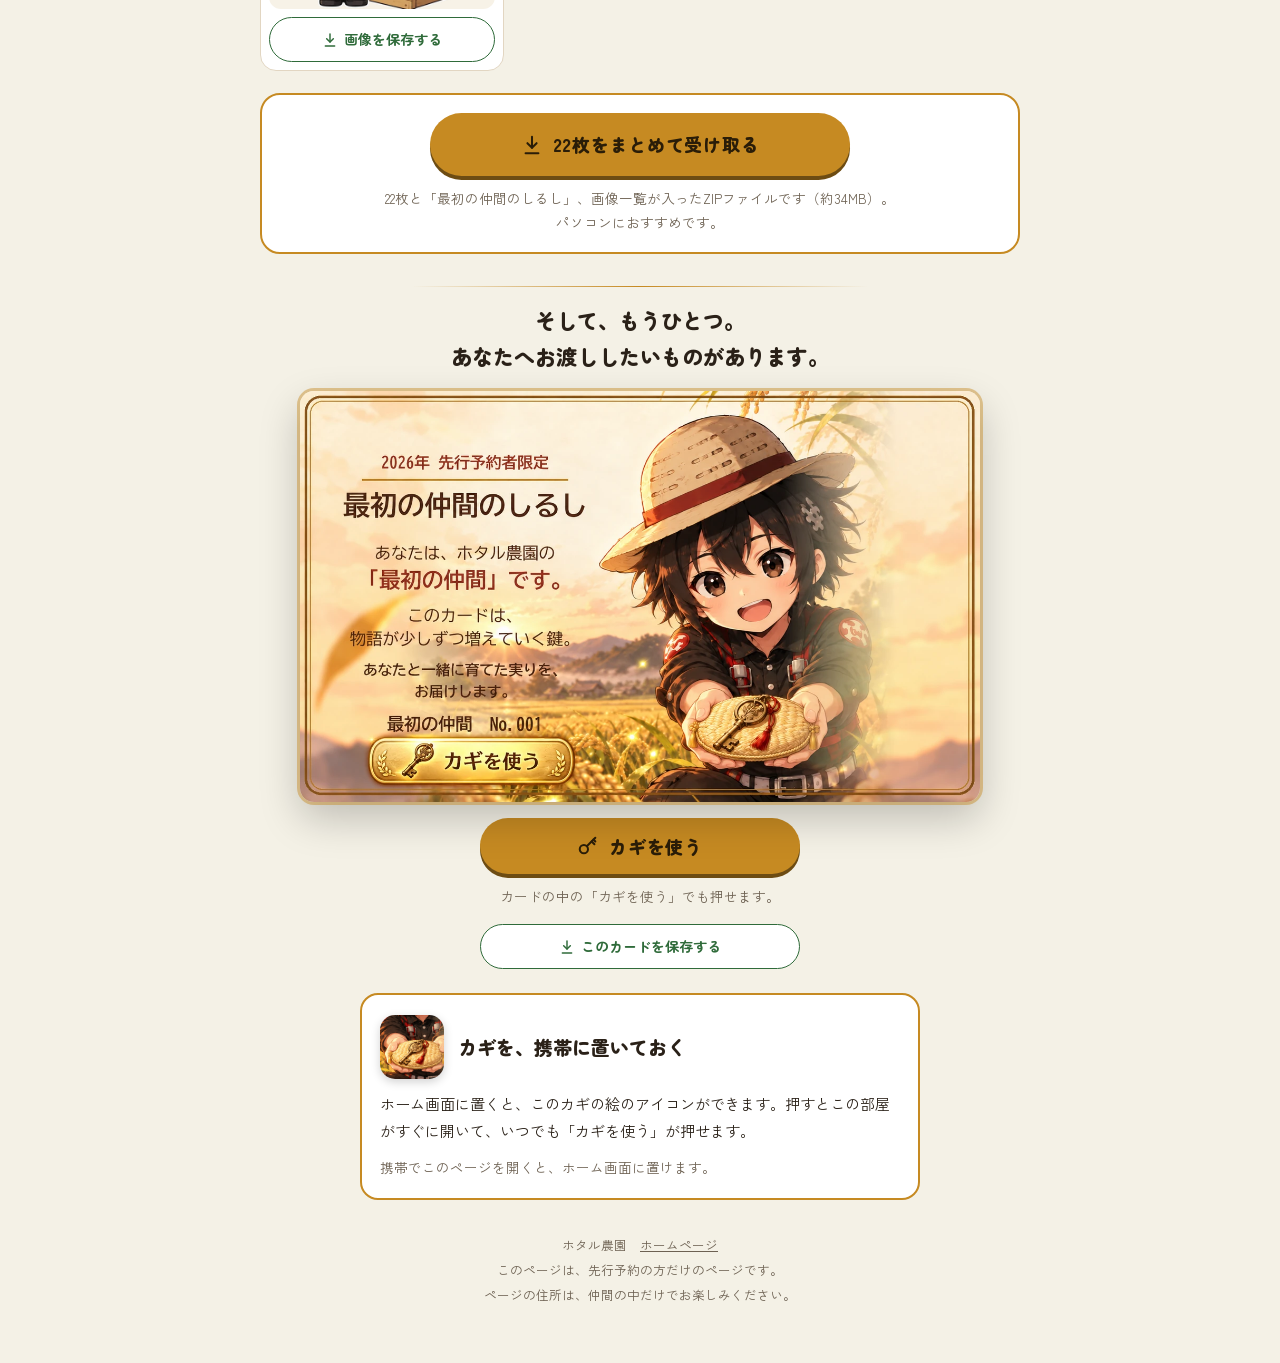
==== commit ac615bc1: "特典の部屋：カギを携帯のホーム画面に置けるように（カギの絵のアイコン、置き方の説明、LINEの中で開いたときの案内） Co-Authored-By: Claude Opus 5.5 <noreply@" ====
--- a/r8/2dd31f02a9de/index.html
+++ b/r8/2dd31f02a9de/index.html
@@ -6,6 +6,12 @@
 <meta name="robots" content="noindex, nofollow, noarchive, noimageindex">
 <meta name="referrer" content="no-referrer">
 <title>先行予約の特典</title>
+<link rel="manifest" href="kagi.webmanifest">
+<link rel="apple-touch-icon" href="kagi-180.png">
+<meta name="apple-mobile-web-app-capable" content="yes">
+<meta name="mobile-web-app-capable" content="yes">
+<meta name="apple-mobile-web-app-title" content="仲間のしるし">
+<meta name="theme-color" content="#c68a22">
 <link rel="preconnect" href="https://fonts.googleapis.com">
 <link rel="preconnect" href="https://fonts.gstatic.com" crossorigin>
 <link rel="stylesheet" href="https://fonts.googleapis.com/css2?family=Zen+Maru+Gothic:wght@500;700;900&family=Zen+Kaku+Gothic+New:wght@400;500;700&display=swap">
@@ -121,6 +127,20 @@
   .kagi-btn { max-width: 320px; }
   .kagi-hint { margin: -6px 0 0; font-size: 13.5px; color: var(--muted); text-align: center; }
   .card-save { max-width: 320px; }
+  .oku { width: 100%; max-width: 560px; background: var(--surface); border: 2px solid var(--gold); border-radius: 18px;
+         padding: 20px 18px 18px; margin-top: 8px; }
+  .oku-top { display: flex; gap: 14px; align-items: center; }
+  .oku-top img { width: 64px; height: 64px; border-radius: 15px; flex: none; box-shadow: 0 3px 10px rgba(0,0,0,.18); }
+  .oku h3 { margin: 0; font-family: var(--font-display); font-weight: 900; font-size: 19px; line-height: 1.5; }
+  .oku p { margin: 12px 0 0; font-size: 15px; line-height: 1.75; }
+  .oku ol { list-style: none; margin: 14px 0 0; padding: 0; display: grid; gap: 10px; }
+  .oku li { display: flex; gap: 10px; align-items: flex-start; font-size: 15px; line-height: 1.7; }
+  .oku li .n { flex: none; width: 26px; height: 26px; border-radius: 50%; background: var(--gold); color: var(--gold-ink);
+               display: grid; place-items: center; font-size: 14px; font-weight: 900; margin-top: 1px; }
+  .oku .mark { display: inline-block; vertical-align: -4px; width: 20px; height: 20px; }
+  .oku .note { font-size: 13.5px; color: var(--muted); }
+  .oku .zip-btn { margin: 14px auto 0; }
+  .oku-done { font-weight: 700; color: var(--accent); }
   .save.busy { opacity: .6; pointer-events: none; }
   .lb-tip { width: 100%; max-width: 560px; margin: 0; text-align: center; font-size: 13.5px; color: #fff; line-height: 1.6; }
   .zip .sub2 { font-size: 13px; color: var(--muted); }
@@ -234,6 +254,34 @@
       <svg viewBox="0 0 24 24" fill="none" stroke="currentColor" stroke-width="2.2" stroke-linecap="round" stroke-linejoin="round" aria-hidden="true"><path d="M12 3v12"/><path d="M7 10l5 5 5-5"/><path d="M5 21h14"/></svg>
       このカードを保存する
     </a>
+
+    <div class="oku" id="oku">
+      <div class="oku-top">
+        <img src="kagi-180.png" alt="" width="64" height="64">
+        <h3>カギを、携帯に<wbr>置いておく</h3>
+      </div>
+      <p id="oku-setsumei">ホーム画面に置くと、このカギの絵のアイコンができます。押すとこの部屋がすぐに開いて、いつでも「カギを使う」が押せます。</p>
+      <p class="oku-done" id="oku-done" hidden>このカギは、ホーム画面から開いています。これからも、アイコンを押せばいつでも使えます。</p>
+      <button class="zip-btn" id="oku-btn" type="button" hidden>ホーム画面に置く</button>
+      <div id="oku-line" hidden>
+        <p><b>LINEの中で開いているときは、先にブラウザで開きなおしてください。</b></p>
+        <ol>
+          <li><b class="n">1</b><span>右下（または右上）の<b>「︙」</b>か<b>共有のマーク</b>を押す</span></li>
+          <li><b class="n">2</b><span><b>「ブラウザで開く」</b>（iPhoneは「Safariで開く」）を押す</span></li>
+        </ol>
+      </div>
+      <ol id="oku-ios" hidden>
+        <li><b class="n">1</b><span>画面の下（または上）にある<b>共有のマーク</b> <svg class="mark" viewBox="0 0 24 24" fill="none" stroke="currentColor" stroke-width="2" stroke-linecap="round" stroke-linejoin="round" aria-hidden="true"><path d="M12 3v12"/><path d="M8 7l4-4 4 4"/><path d="M6 11H5a1 1 0 0 0-1 1v8a1 1 0 0 0 1 1h14a1 1 0 0 0 1-1v-8a1 1 0 0 0-1-1h-1"/></svg> を押す</span></li>
+        <li><b class="n">2</b><span>出てきたメニューを少し上に動かして、<b>「ホーム画面に追加」</b>を押す</span></li>
+        <li><b class="n">3</b><span>右上の<b>「追加」</b>を押す</span></li>
+      </ol>
+      <ol id="oku-and" hidden>
+        <li><b class="n">1</b><span>右上の<b>「︙」</b>を押す</span></li>
+        <li><b class="n">2</b><span><b>「ホーム画面に追加」</b>を押す</span></li>
+        <li><b class="n">3</b><span><b>「追加」</b>（または「インストール」）を押す</span></li>
+      </ol>
+      <p class="note" id="oku-pc" hidden>携帯でこのページを開くと、ホーム画面に置けます。</p>
+    </div>
   </section>
 
   <footer>
@@ -505,6 +553,41 @@
   });
 
   // ── 仲間のしるしが見えたら、光がすっと通る。iPhoneでは保存の用意もしておく ──
+  // ── カギを携帯に置いておく（ホーム画面に追加） ──
+  const hitori = matchMedia("(display-mode: standalone)").matches || navigator.standalone === true;
+  const inLINE = /\bLine\//i.test(ua);
+  if (hitori) {
+    $("oku-setsumei").hidden = true;
+    $("oku-done").hidden = false;
+  } else if (inLINE) {
+    $("oku-line").hidden = false;
+  } else if (isIOS) {
+    $("oku-ios").hidden = false;
+  } else if (isAndroid) {
+    $("oku-and").hidden = false;
+  } else {
+    $("oku-pc").hidden = false;
+  }
+  let okuPrompt = null;   // Androidで、ボタン1つで置けるとき
+  window.addEventListener("beforeinstallprompt", (e) => {
+    e.preventDefault();
+    okuPrompt = e;
+    $("oku-btn").hidden = false;
+  });
+  $("oku-btn").addEventListener("click", async () => {
+    if (!okuPrompt) return;
+    okuPrompt.prompt();
+    const r = await okuPrompt.userChoice;
+    okuPrompt = null;
+    $("oku-btn").hidden = true;
+    if (r && r.outcome === "accepted") kotobaBox("ホーム画面に、カギのアイコンを置きました。これからは、アイコンを押せばこの部屋が開きます。");
+  });
+  window.addEventListener("appinstalled", () => { $("oku-btn").hidden = true; });
+  // ホーム画面のアイコンから来たら、すぐ仲間のしるしを見せる
+  if (hitori || /[?&]kagi\b/.test(location.search)) {
+    window.addEventListener("load", () => { $("more").scrollIntoView({ block: "start" }); });
+  }
+
   if ("IntersectionObserver" in window) {
     const io = new IntersectionObserver((ents) => {
       ents.forEach((en) => {
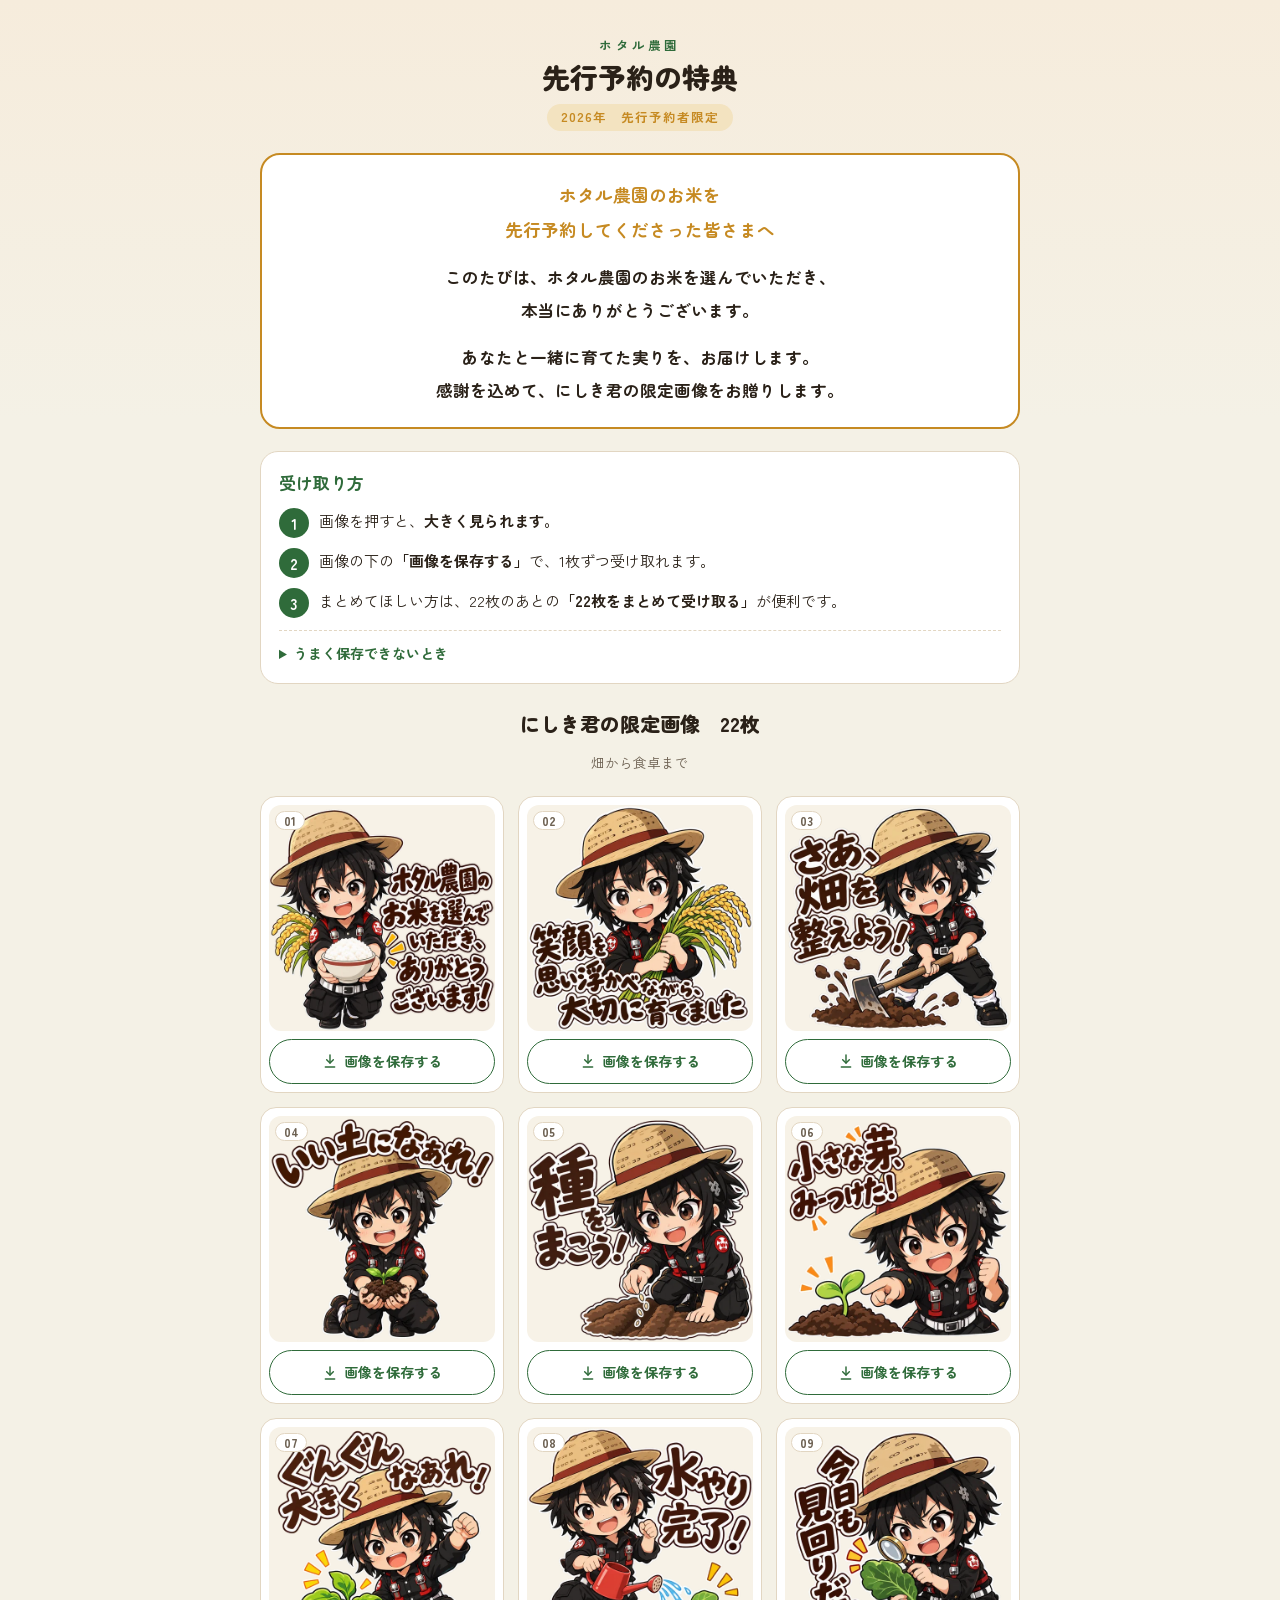
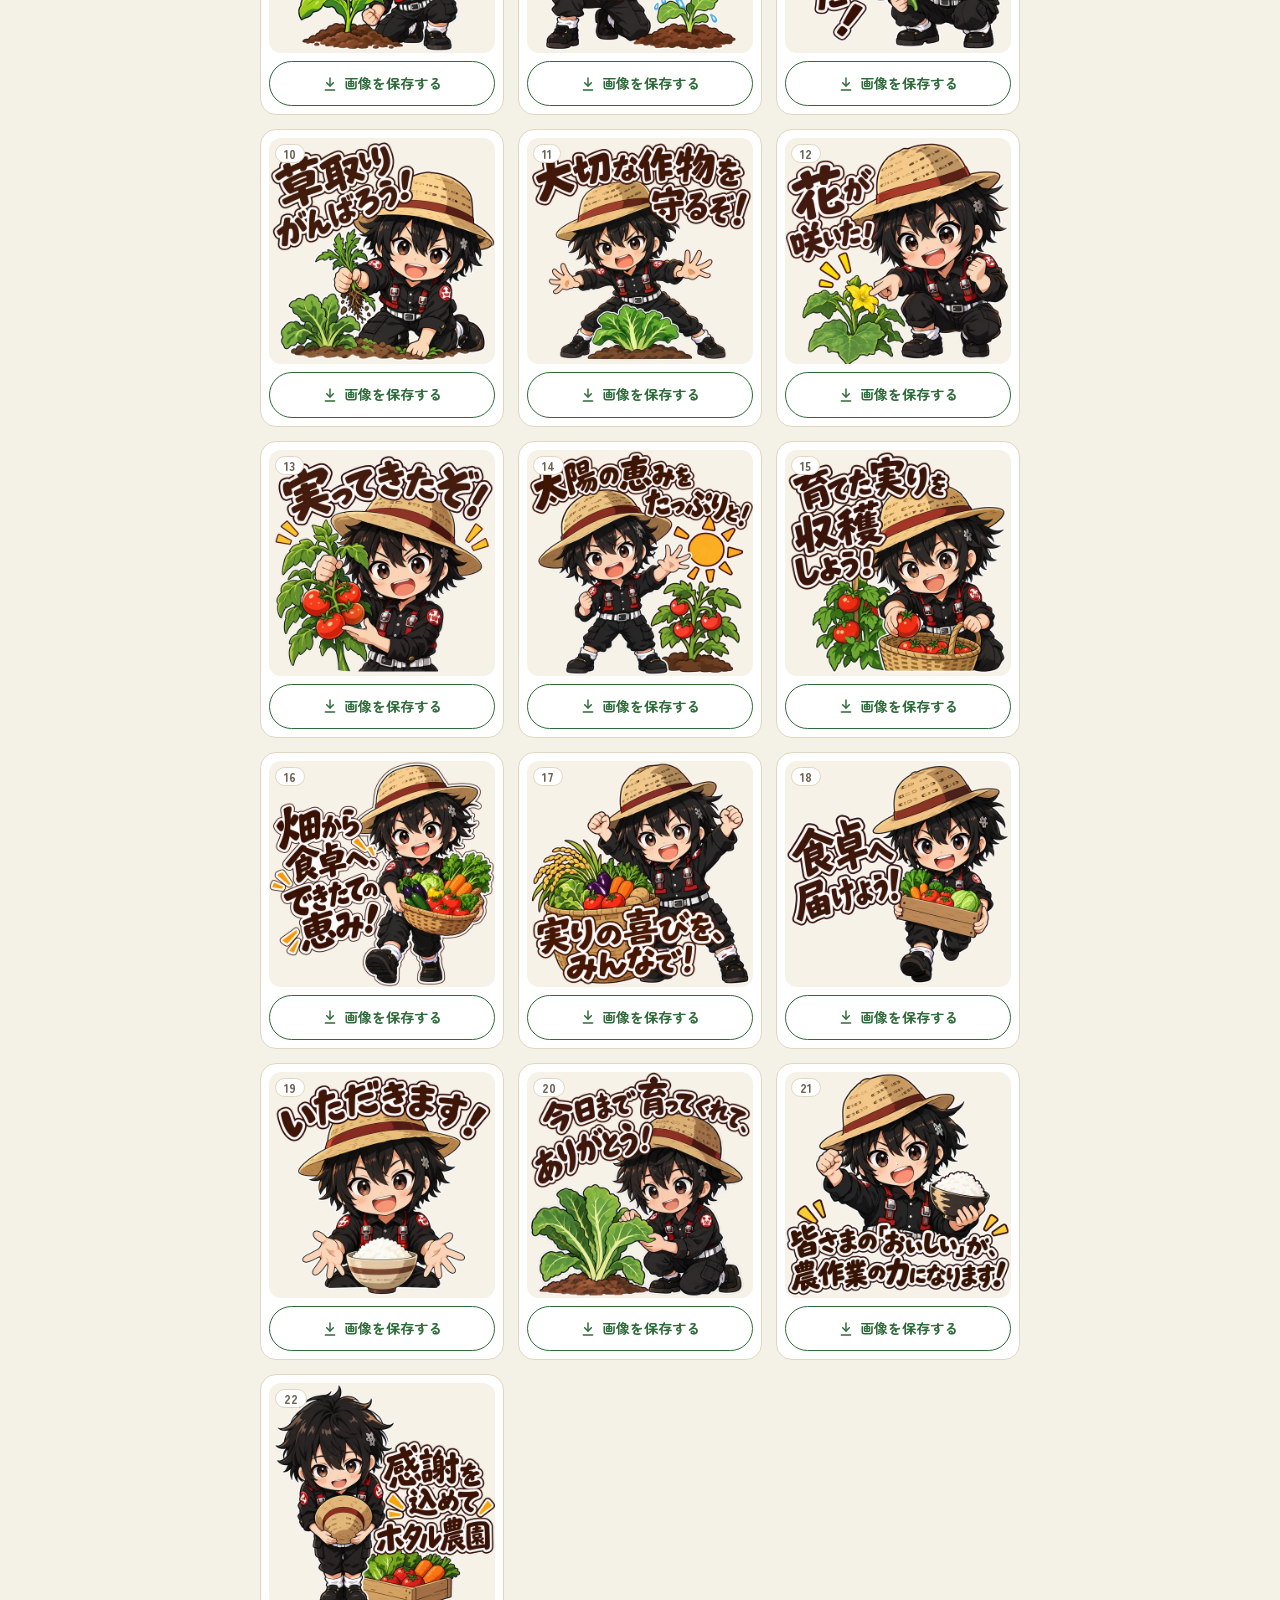
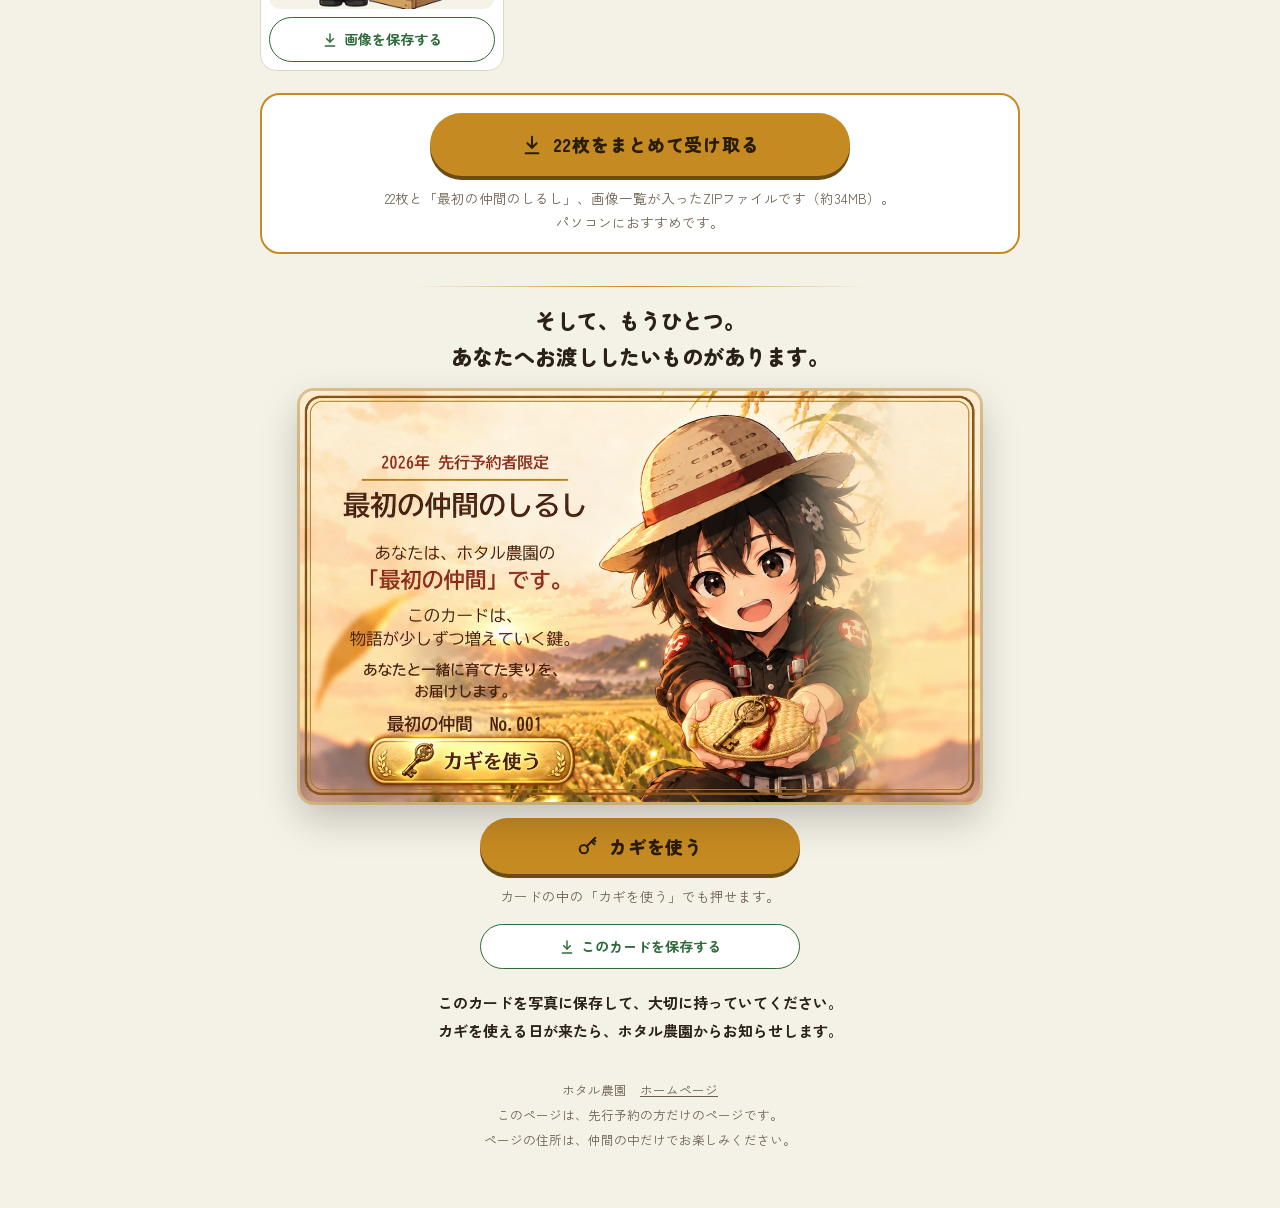
==== commit aac02ba4: "特典の部屋：ホーム画面に置く枠は外して、「写真に保存して大切に持っていてください。カギを使える日が来たらお知らせします」のひとことに。カギのボタンは押せるまま Co-Authored-By: Clau" ====
--- a/r8/2dd31f02a9de/index.html
+++ b/r8/2dd31f02a9de/index.html
@@ -6,12 +6,6 @@
 <meta name="robots" content="noindex, nofollow, noarchive, noimageindex">
 <meta name="referrer" content="no-referrer">
 <title>先行予約の特典</title>
-<link rel="manifest" href="kagi.webmanifest">
-<link rel="apple-touch-icon" href="kagi-180.png">
-<meta name="apple-mobile-web-app-capable" content="yes">
-<meta name="mobile-web-app-capable" content="yes">
-<meta name="apple-mobile-web-app-title" content="仲間のしるし">
-<meta name="theme-color" content="#c68a22">
 <link rel="preconnect" href="https://fonts.googleapis.com">
 <link rel="preconnect" href="https://fonts.gstatic.com" crossorigin>
 <link rel="stylesheet" href="https://fonts.googleapis.com/css2?family=Zen+Maru+Gothic:wght@500;700;900&family=Zen+Kaku+Gothic+New:wght@400;500;700&display=swap">
@@ -127,20 +121,7 @@
   .kagi-btn { max-width: 320px; }
   .kagi-hint { margin: -6px 0 0; font-size: 13.5px; color: var(--muted); text-align: center; }
   .card-save { max-width: 320px; }
-  .oku { width: 100%; max-width: 560px; background: var(--surface); border: 2px solid var(--gold); border-radius: 18px;
-         padding: 20px 18px 18px; margin-top: 8px; }
-  .oku-top { display: flex; gap: 14px; align-items: center; }
-  .oku-top img { width: 64px; height: 64px; border-radius: 15px; flex: none; box-shadow: 0 3px 10px rgba(0,0,0,.18); }
-  .oku h3 { margin: 0; font-family: var(--font-display); font-weight: 900; font-size: 19px; line-height: 1.5; }
-  .oku p { margin: 12px 0 0; font-size: 15px; line-height: 1.75; }
-  .oku ol { list-style: none; margin: 14px 0 0; padding: 0; display: grid; gap: 10px; }
-  .oku li { display: flex; gap: 10px; align-items: flex-start; font-size: 15px; line-height: 1.7; }
-  .oku li .n { flex: none; width: 26px; height: 26px; border-radius: 50%; background: var(--gold); color: var(--gold-ink);
-               display: grid; place-items: center; font-size: 14px; font-weight: 900; margin-top: 1px; }
-  .oku .mark { display: inline-block; vertical-align: -4px; width: 20px; height: 20px; }
-  .oku .note { font-size: 13.5px; color: var(--muted); }
-  .oku .zip-btn { margin: 14px auto 0; }
-  .oku-done { font-weight: 700; color: var(--accent); }
+  .keep { margin: 4px 0 0; text-align: center; font-size: 15px; line-height: 1.85; font-weight: 700; }
   .save.busy { opacity: .6; pointer-events: none; }
   .lb-tip { width: 100%; max-width: 560px; margin: 0; text-align: center; font-size: 13.5px; color: #fff; line-height: 1.6; }
   .zip .sub2 { font-size: 13px; color: var(--muted); }
@@ -255,33 +236,7 @@
       このカードを保存する
     </a>
 
-    <div class="oku" id="oku">
-      <div class="oku-top">
-        <img src="kagi-180.png" alt="" width="64" height="64">
-        <h3>カギを、携帯に<wbr>置いておく</h3>
-      </div>
-      <p id="oku-setsumei">ホーム画面に置くと、このカギの絵のアイコンができます。押すとこの部屋がすぐに開いて、いつでも「カギを使う」が押せます。</p>
-      <p class="oku-done" id="oku-done" hidden>このカギは、ホーム画面から開いています。これからも、アイコンを押せばいつでも使えます。</p>
-      <button class="zip-btn" id="oku-btn" type="button" hidden>ホーム画面に置く</button>
-      <div id="oku-line" hidden>
-        <p><b>LINEの中で開いているときは、先にブラウザで開きなおしてください。</b></p>
-        <ol>
-          <li><b class="n">1</b><span>右下（または右上）の<b>「︙」</b>か<b>共有のマーク</b>を押す</span></li>
-          <li><b class="n">2</b><span><b>「ブラウザで開く」</b>（iPhoneは「Safariで開く」）を押す</span></li>
-        </ol>
-      </div>
-      <ol id="oku-ios" hidden>
-        <li><b class="n">1</b><span>画面の下（または上）にある<b>共有のマーク</b> <svg class="mark" viewBox="0 0 24 24" fill="none" stroke="currentColor" stroke-width="2" stroke-linecap="round" stroke-linejoin="round" aria-hidden="true"><path d="M12 3v12"/><path d="M8 7l4-4 4 4"/><path d="M6 11H5a1 1 0 0 0-1 1v8a1 1 0 0 0 1 1h14a1 1 0 0 0 1-1v-8a1 1 0 0 0-1-1h-1"/></svg> を押す</span></li>
-        <li><b class="n">2</b><span>出てきたメニューを少し上に動かして、<b>「ホーム画面に追加」</b>を押す</span></li>
-        <li><b class="n">3</b><span>右上の<b>「追加」</b>を押す</span></li>
-      </ol>
-      <ol id="oku-and" hidden>
-        <li><b class="n">1</b><span>右上の<b>「︙」</b>を押す</span></li>
-        <li><b class="n">2</b><span><b>「ホーム画面に追加」</b>を押す</span></li>
-        <li><b class="n">3</b><span><b>「追加」</b>（または「インストール」）を押す</span></li>
-      </ol>
-      <p class="note" id="oku-pc" hidden>携帯でこのページを開くと、ホーム画面に置けます。</p>
-    </div>
+    <p class="keep">このカードを写真に保存して、<wbr>大切に持っていてください。<br>カギを使える日が来たら、<wbr>ホタル農園から<wbr>お知らせします。</p>
   </section>
 
   <footer>
@@ -553,41 +508,6 @@
   });
 
   // ── 仲間のしるしが見えたら、光がすっと通る。iPhoneでは保存の用意もしておく ──
-  // ── カギを携帯に置いておく（ホーム画面に追加） ──
-  const hitori = matchMedia("(display-mode: standalone)").matches || navigator.standalone === true;
-  const inLINE = /\bLine\//i.test(ua);
-  if (hitori) {
-    $("oku-setsumei").hidden = true;
-    $("oku-done").hidden = false;
-  } else if (inLINE) {
-    $("oku-line").hidden = false;
-  } else if (isIOS) {
-    $("oku-ios").hidden = false;
-  } else if (isAndroid) {
-    $("oku-and").hidden = false;
-  } else {
-    $("oku-pc").hidden = false;
-  }
-  let okuPrompt = null;   // Androidで、ボタン1つで置けるとき
-  window.addEventListener("beforeinstallprompt", (e) => {
-    e.preventDefault();
-    okuPrompt = e;
-    $("oku-btn").hidden = false;
-  });
-  $("oku-btn").addEventListener("click", async () => {
-    if (!okuPrompt) return;
-    okuPrompt.prompt();
-    const r = await okuPrompt.userChoice;
-    okuPrompt = null;
-    $("oku-btn").hidden = true;
-    if (r && r.outcome === "accepted") kotobaBox("ホーム画面に、カギのアイコンを置きました。これからは、アイコンを押せばこの部屋が開きます。");
-  });
-  window.addEventListener("appinstalled", () => { $("oku-btn").hidden = true; });
-  // ホーム画面のアイコンから来たら、すぐ仲間のしるしを見せる
-  if (hitori || /[?&]kagi\b/.test(location.search)) {
-    window.addEventListener("load", () => { $("more").scrollIntoView({ block: "start" }); });
-  }
-
   if ("IntersectionObserver" in window) {
     const io = new IntersectionObserver((ents) => {
       ents.forEach((en) => {
